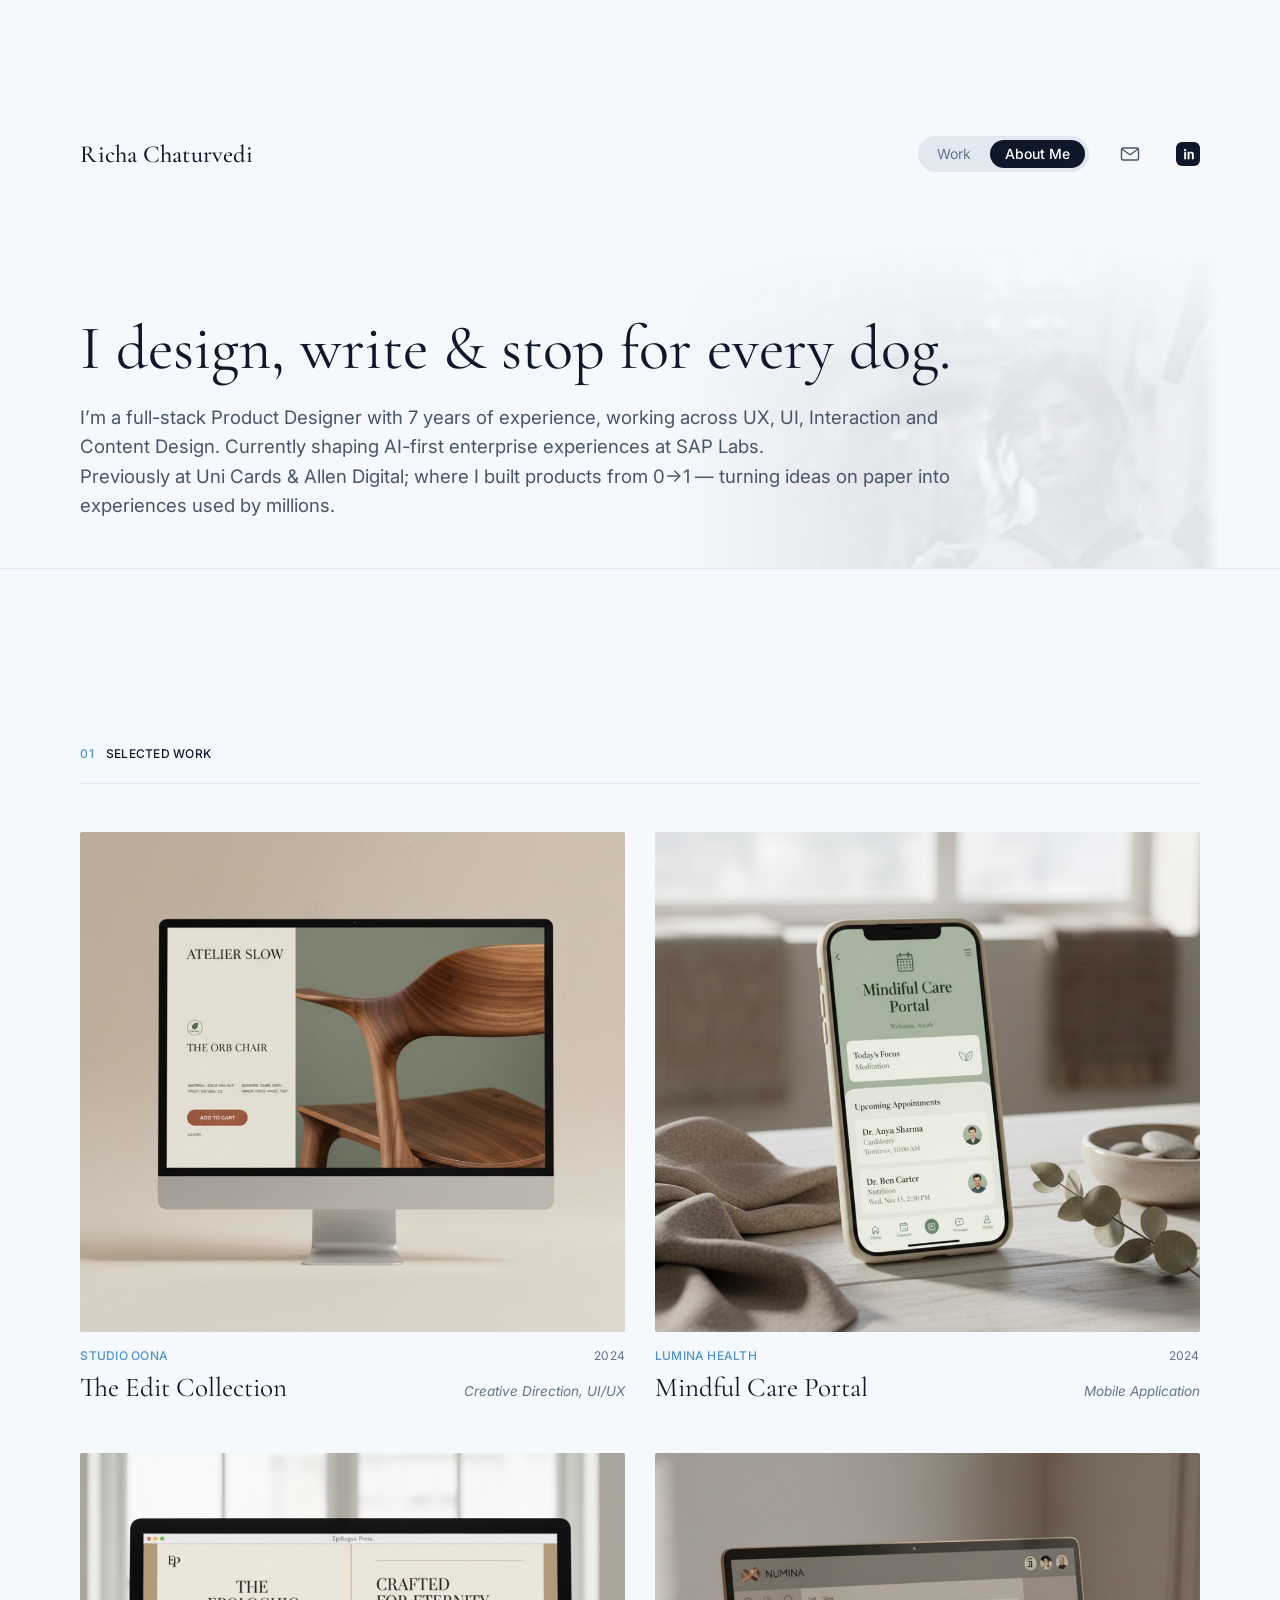
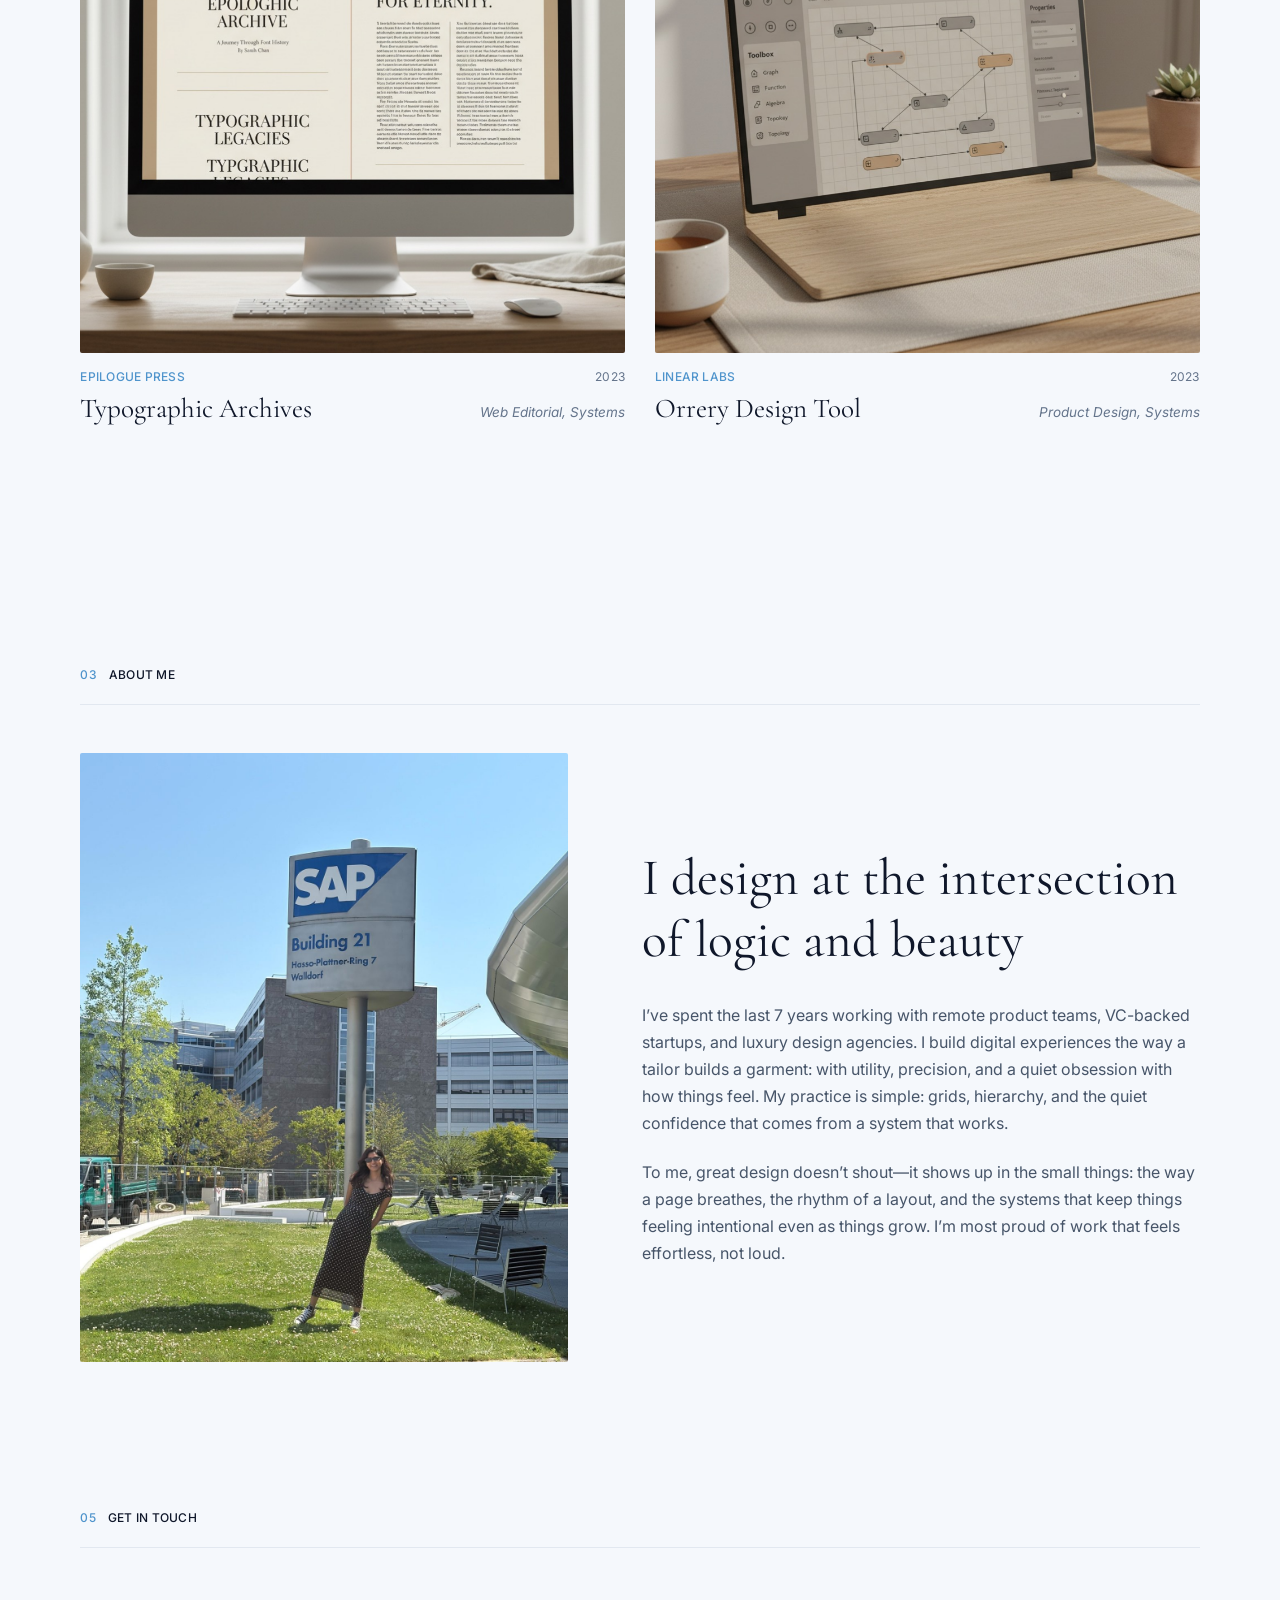
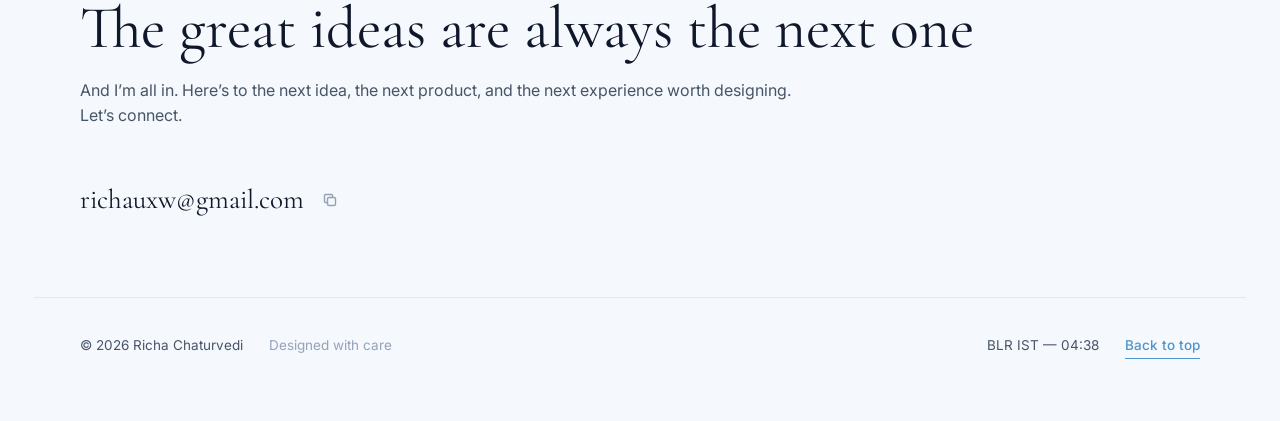
==== index.html @ c13f8059 "Update hero backdrop photo and trim header icons Match the revised design:  - Rebuild assets/hero/ri" ====
<!doctype html>
<html lang="en" class="no-js">
  <head>
    <meta charset="utf-8" />
    <meta name="viewport" content="width=device-width, initial-scale=1" />
    <title>Richa Chaturvedi — Product Designer</title>
    <meta
      name="description"
      content="Richa Chaturvedi is a full-stack Product Designer with 7 years of experience across UX, UI, Interaction and Content Design, currently shaping AI-first enterprise experiences at SAP Labs."
    />
    <meta name="theme-color" content="#f5f8fc" />

    <!-- Social preview -->
    <meta property="og:type" content="website" />
    <meta property="og:title" content="Richa Chaturvedi — Product Designer" />
    <meta
      property="og:description"
      content="I design, write & stop for every dog."
    />
    <meta property="og:image" content="assets/about/richa-sap.jpg" />
    <meta name="twitter:card" content="summary_large_image" />

    <link rel="icon" href="assets/favicon.svg" type="image/svg+xml" />

    <!-- Fonts -->
    <link rel="preconnect" href="https://fonts.googleapis.com" />
    <link rel="preconnect" href="https://fonts.gstatic.com" crossorigin />
    <link
      rel="stylesheet"
      href="https://fonts.googleapis.com/css2?family=Cormorant+Garamond:ital,wght@0,300;0,400;0,500;0,600;1,400&family=Inter:ital,wght@0,400;0,500;0,600;1,400&display=swap"
    />

    <link rel="stylesheet" href="css/tokens.css" />
    <link rel="stylesheet" href="css/styles.css" />
  </head>

  <body>
    <a class="skip-link" href="#main">Skip to content</a>

    <!-- ============================================================
         HEADER
         Brand on the left; segmented pill nav plus icon links right.
         ============================================================ -->
    <header class="site-header" id="top">
      <div class="container site-header__inner">
        <a class="brand" href="#top" aria-label="Richa Chaturvedi — home">
          Richa Chaturvedi
        </a>

        <div class="site-header__actions">
          <nav class="site-nav" aria-label="Primary">
            <ul>
              <li><a href="#work" aria-current="true">Work</a></li>
              <li><a href="#about">About Me</a></li>
            </ul>
          </nav>

          <ul class="icon-links">
            <li>
              <a class="icon-link" href="mailto:richauxw@gmail.com" aria-label="Email Richa">
                <svg viewBox="0 0 20 20" fill="none" aria-hidden="true">
                  <rect
                    x="1.5"
                    y="4"
                    width="17"
                    height="12"
                    rx="1.5"
                    stroke="currentColor"
                    stroke-width="1.4"
                  />
                  <path
                    d="m2.25 5.25 7.75 5.5 7.75-5.5"
                    stroke="currentColor"
                    stroke-width="1.4"
                    stroke-linecap="round"
                    stroke-linejoin="round"
                  />
                </svg>
              </a>
            </li>
            <li>
              <a
                class="icon-link icon-link--filled"
                href="https://www.linkedin.com/"
                target="_blank"
                rel="noopener noreferrer"
                aria-label="LinkedIn (opens in a new tab)"
              >
                <svg viewBox="0 0 20 20" fill="currentColor" aria-hidden="true">
                  <path
                    d="M6.2 7.8h1.9v7.4H6.2V7.8Zm.95-3a1.1 1.1 0 1 1 0 2.2 1.1 1.1 0 0 1 0-2.2ZM9.6 7.8h1.82v1.01h.03c.34-.6 1.07-1.13 2.05-1.13 1.72 0 2.3 1.06 2.3 2.79v4.73h-1.9v-4.2c0-1-.19-1.72-1.13-1.72-.88 0-1.27.6-1.27 1.72v4.2H9.6V7.8Z"
                  />
                </svg>
              </a>
            </li>
          </ul>
        </div>
      </div>
    </header>

    <main id="main">
      <!-- ============================================================
           HERO
           Headline, intro, and a barely-there portrait behind the type.
           ============================================================ -->
      <section class="hero" aria-labelledby="hero-title">
        <img
          class="hero__backdrop"
          src="assets/hero/richa-portrait.jpg"
          alt=""
          aria-hidden="true"
          width="1240"
          height="724"
          loading="eager"
          fetchpriority="high"
        />

        <div class="container hero__inner">
          <h1 class="hero__title" id="hero-title" data-reveal>
            I design, write &amp; stop for every dog.
          </h1>

          <p class="hero__intro" data-reveal style="--reveal-delay: 80ms">
            I’m a full-stack Product Designer with 7 years of experience, working across UX, UI,
            Interaction and Content Design. Currently shaping AI-first enterprise experiences at
            SAP Labs.<br />
            Previously at Uni Cards &amp; Allen Digital; where I built products from 0→1 — turning
            ideas on paper into experiences used by millions.
          </p>
        </div>
      </section>

      <!-- ============================================================
           01 — SELECTED WORK
           Each card: image, client (accent), year, title, tags.
           ============================================================ -->
      <section class="section container" id="work" aria-labelledby="work-title">
        <header class="section__head">
          <span class="label section__index" aria-hidden="true">01</span>
          <h2 class="label" id="work-title">Selected Work</h2>
        </header>

        <ul class="work-grid" data-reveal-group>
          <li data-reveal>
            <a class="work-card" href="#" aria-label="The Edit Collection for Studio Oona, 2024">
              <figure class="work-card__media">
                <img
                  src="assets/work/the-edit-collection.jpg"
                  alt="Desktop e-commerce page for Atelier Slow showing the Orb Chair"
                  width="1152"
                  height="896"
                  loading="lazy"
                  decoding="async"
                />
              </figure>
              <div class="work-card__meta">
                <span class="label label--accent">Studio Oona</span>
                <span class="work-card__year">2024</span>
              </div>
              <div class="work-card__row">
                <h3 class="work-card__title">
                  The Edit Collection
                  <svg viewBox="0 0 16 16" fill="none" aria-hidden="true">
                    <path
                      d="M4 12 12 4M6 4h6v6"
                      stroke="currentColor"
                      stroke-width="1.5"
                      stroke-linecap="round"
                      stroke-linejoin="round"
                    />
                  </svg>
                </h3>
                <p class="work-card__tags">Creative Direction, UI/UX</p>
              </div>
            </a>
          </li>

          <li data-reveal>
            <a class="work-card" href="#" aria-label="Mindful Care Portal for Lumina Health, 2024">
              <figure class="work-card__media">
                <img
                  src="assets/work/mindful-care-portal.jpg"
                  alt="Mobile healthcare app showing today's focus and upcoming appointments"
                  width="1152"
                  height="896"
                  loading="lazy"
                  decoding="async"
                />
              </figure>
              <div class="work-card__meta">
                <span class="label label--accent">Lumina Health</span>
                <span class="work-card__year">2024</span>
              </div>
              <div class="work-card__row">
                <h3 class="work-card__title">
                  Mindful Care Portal
                  <svg viewBox="0 0 16 16" fill="none" aria-hidden="true">
                    <path
                      d="M4 12 12 4M6 4h6v6"
                      stroke="currentColor"
                      stroke-width="1.5"
                      stroke-linecap="round"
                      stroke-linejoin="round"
                    />
                  </svg>
                </h3>
                <p class="work-card__tags">Mobile Application</p>
              </div>
            </a>
          </li>

          <li data-reveal>
            <a class="work-card" href="#" aria-label="Typographic Archives for Epilogue Press, 2023">
              <figure class="work-card__media">
                <img
                  src="assets/work/typographic-archives.jpg"
                  alt="Editorial website spread with large serif headlines on a desktop monitor"
                  width="1152"
                  height="896"
                  loading="lazy"
                  decoding="async"
                />
              </figure>
              <div class="work-card__meta">
                <span class="label label--accent">Epilogue Press</span>
                <span class="work-card__year">2023</span>
              </div>
              <div class="work-card__row">
                <h3 class="work-card__title">
                  Typographic Archives
                  <svg viewBox="0 0 16 16" fill="none" aria-hidden="true">
                    <path
                      d="M4 12 12 4M6 4h6v6"
                      stroke="currentColor"
                      stroke-width="1.5"
                      stroke-linecap="round"
                      stroke-linejoin="round"
                    />
                  </svg>
                </h3>
                <p class="work-card__tags">Web Editorial, Systems</p>
              </div>
            </a>
          </li>

          <li data-reveal>
            <a class="work-card" href="#" aria-label="Orrery Design Tool for Linear Labs, 2023">
              <figure class="work-card__media">
                <img
                  src="assets/work/orrery-design-tool.jpg"
                  alt="Node-based design tool interface on a laptop, with a flow diagram on a grid"
                  width="1152"
                  height="896"
                  loading="lazy"
                  decoding="async"
                />
              </figure>
              <div class="work-card__meta">
                <span class="label label--accent">Linear Labs</span>
                <span class="work-card__year">2023</span>
              </div>
              <div class="work-card__row">
                <h3 class="work-card__title">
                  Orrery Design Tool
                  <svg viewBox="0 0 16 16" fill="none" aria-hidden="true">
                    <path
                      d="M4 12 12 4M6 4h6v6"
                      stroke="currentColor"
                      stroke-width="1.5"
                      stroke-linecap="round"
                      stroke-linejoin="round"
                    />
                  </svg>
                </h3>
                <p class="work-card__tags">Product Design, Systems</p>
              </div>
            </a>
          </li>
        </ul>
      </section>

      <!-- ============================================================
           03 — ABOUT ME
           ============================================================ -->
      <section class="section container" id="about" aria-labelledby="about-title">
        <header class="section__head">
          <span class="label section__index" aria-hidden="true">03</span>
          <h2 class="label" id="about-title">About Me</h2>
        </header>

        <div class="about">
          <figure class="about__media" data-reveal>
            <img
              src="assets/about/richa-sap.jpg"
              alt="Richa Chaturvedi on the SAP Labs campus, beside the Building 21 sign in Walldorf"
              width="1200"
              height="1500"
              loading="lazy"
              decoding="async"
            />
          </figure>

          <div class="about__body" data-reveal style="--reveal-delay: 120ms">
            <h3 class="about__title">I design at the intersection of logic and beauty</h3>

            <div class="about__copy">
              <p>
                I’ve spent the last 7 years working with remote product teams, VC-backed startups,
                and luxury design agencies. I build digital experiences the way a tailor builds a
                garment: with utility, precision, and a quiet obsession with how things feel. My
                practice is simple: grids, hierarchy, and the quiet confidence that comes from a
                system that works.
              </p>
              <p>
                To me, great design doesn’t shout—it shows up in the small things: the way a page
                breathes, the rhythm of a layout, and the systems that keep things feeling
                intentional even as things grow. I’m most proud of work that feels effortless, not
                loud.
              </p>
            </div>
          </div>
        </div>
      </section>

      <!-- ============================================================
           05 — GET IN TOUCH
           ============================================================ -->
      <section class="section container" id="contact" aria-labelledby="contact-title">
        <header class="section__head">
          <span class="label section__index" aria-hidden="true">05</span>
          <h2 class="label" id="contact-title">Get in touch</h2>
        </header>

        <div class="contact" data-reveal>
          <p class="contact__title">The great ideas are always the next one</p>
          <p class="contact__copy">
            And I’m all in. Here’s to the next idea, the next product, and the next experience
            worth designing.<br />
            Let’s connect.
          </p>

          <p class="email">
            <a href="mailto:richauxw@gmail.com">richauxw@gmail.com</a>
            <button
              class="copy-button"
              type="button"
              data-copy="richauxw@gmail.com"
              aria-label="Copy email address"
            >
              <svg class="copy-button__icon--copy" viewBox="0 0 16 16" fill="none" aria-hidden="true">
                <rect x="5.5" y="5.5" width="8" height="8" rx="1.5" stroke="currentColor" stroke-width="1.4" />
                <path
                  d="M10.5 5.5v-2a1 1 0 0 0-1-1h-6a1 1 0 0 0-1 1v6a1 1 0 0 0 1 1h2"
                  stroke="currentColor"
                  stroke-width="1.4"
                />
              </svg>
              <svg class="copy-button__icon--done" viewBox="0 0 16 16" fill="none" aria-hidden="true">
                <path
                  d="m3 8.5 3 3 7-7"
                  stroke="currentColor"
                  stroke-width="1.6"
                  stroke-linecap="round"
                  stroke-linejoin="round"
                />
              </svg>
            </button>
          </p>
        </div>
      </section>
    </main>

    <!-- ============================================================
         FOOTER
         ============================================================ -->
    <footer class="site-footer">
      <div class="container site-footer__inner">
        <div class="site-footer__left">
          <span>© <span data-year>2025</span> Richa Chaturvedi</span>
          <span class="site-footer__note">Designed with care</span>
        </div>
        <div class="site-footer__right">
          <span>BLR IST — <time data-clock="Asia/Kolkata">--:--</time></span>
          <a class="link-underline" href="#top" data-back-to-top>Back to top</a>
        </div>
      </div>
    </footer>

    <div class="toast" role="status" aria-live="polite"></div>

    <script src="js/main.js" defer></script>
  </body>
</html>
---- css/tokens.css ----
/* ------------------------------------------------------------------
   Design tokens
   Single source of truth for colour, type, spacing and motion.
   Change values here; components in styles.css only reference tokens.
   ------------------------------------------------------------------ */

:root {
  /* Colour — cool slate palette from the Figma file */
  --color-bg: #f5f8fc;
  --color-bg-elevated: #ffffff;
  --color-ink: #0f172a;
  --color-ink-soft: #475569;
  --color-ink-muted: #64748b;
  --color-ink-faint: #94a3b8;
  --color-hairline: #e2e8f0;
  --color-surface: #e2e8f0;
  --color-accent: #4f94cc;
  --color-accent-hover: #3b7cb0;
  --color-accent-soft: #dfeaf6;
  --color-image-frame: #e8edf4;

  /* Type */
  --font-serif: "Cormorant Garamond", "Cormorant", Georgia, "Times New Roman", serif;
  --font-sans: "Inter", system-ui, -apple-system, "Segoe UI", Roboto, Helvetica, Arial, sans-serif;

  /* Fluid type scale (min → max between 390px and 1440px viewports) */
  --text-display: clamp(2.375rem, 1.66rem + 2.8vw, 4.1875rem);     /* hero — 67px */
  --text-h2-lead: clamp(2.25rem, 1.6rem + 2.67vw, 4rem);           /* contact — 64px */
  --text-h2: clamp(2rem, 1.44rem + 2.22vw, 3.5rem);                /* about — 56px */
  --text-card-title: clamp(1.375rem, 1.24rem + 0.57vw, 1.75rem);   /* work card — 28px */
  --text-email: clamp(1.375rem, 1.24rem + 0.57vw, 1.75rem);        /* email — 28px */
  --text-body-lg: clamp(1rem, 0.93rem + 0.29vw, 1.21875rem);       /* hero intro — 19.5px */
  --text-body: 1rem;
  --text-small: 0.84375rem;                                         /* 13.5px */
  --text-label: 0.75rem;                                            /* eyebrows, meta */

  --leading-tight: 1.06;
  --leading-snug: 1.2;
  --leading-body: 1.69;
  --leading-intro: 1.58;

  --tracking-label: 0.02em;
  --tracking-display: normal;

  /* Spacing — 4px base */
  --space-1: 0.25rem;
  --space-2: 0.5rem;
  --space-3: 0.75rem;
  --space-4: 1rem;
  --space-5: 1.5rem;
  --space-6: 2rem;
  --space-7: 3rem;
  --space-8: 4rem;
  --space-9: 6rem;
  --space-10: 8rem;

  /* Rhythm measured off the 1440px design frame */
  --section-gap: clamp(4.5rem, 2rem + 11.3vw, 12.1875rem);  /* 195px — hero → work */
  --section-gap-wide: clamp(5.5rem, 3rem + 15.14vw, 16.625rem); /* 266px — work → about */
  --section-gap-tight: clamp(4rem, 2rem + 9.1vw, 10.1875rem);   /* 163px — about → contact */
  --header-top: clamp(2.5rem, 0.5rem + 9.82vw, 9.34rem);    /* 149px above the nav row */
  --grid-gap: clamp(1.25rem, 0.6rem + 1.56vw, 2rem);        /* 32px work grid columns */
  --about-gap: clamp(2rem, 0.5rem + 5.15vw, 5.125rem);      /* 82px about columns */
  --gutter: clamp(1.25rem, 0.5rem + 3vw, 3rem);
  --content-max: 1212px; /* 1116px of content + the 48px gutters either side */

  /* Shape */
  --radius-sm: 2px;
  --radius-md: 4px;
  --radius-pill: 999px;

  /* Motion */
  --ease-out: cubic-bezier(0.22, 1, 0.36, 1);
  --duration-fast: 160ms;
  --duration-base: 320ms;
  --duration-slow: 720ms;

  /* Layers */
  --z-header: 50;
  --z-toast: 100;
}
---- css/styles.css ----
/* ------------------------------------------------------------------
   Portfolio styles
   Layout, components and states. Tokens live in tokens.css.
   ------------------------------------------------------------------ */

/* ---------- Reset (minimal, opinionated) ---------- */
*,
*::before,
*::after {
  box-sizing: border-box;
}

html {
  -webkit-text-size-adjust: 100%;
  scroll-behavior: smooth;
}

body {
  margin: 0;
  min-height: 100dvh;
  background: var(--color-bg);
  color: var(--color-ink);
  font-family: var(--font-sans);
  font-size: var(--text-body);
  line-height: var(--leading-body);
  -webkit-font-smoothing: antialiased;
  text-rendering: optimizeLegibility;
}

h1, h2, h3, h4, p, figure {
  margin: 0;
}

img {
  display: block;
  max-width: 100%;
  height: auto;
}

a {
  color: inherit;
  text-decoration: none;
}

button {
  font: inherit;
  color: inherit;
  background: none;
  border: 0;
  padding: 0;
  cursor: pointer;
}

ul {
  list-style: none;
  margin: 0;
  padding: 0;
}

:focus-visible {
  outline: 2px solid var(--color-accent);
  outline-offset: 3px;
  border-radius: var(--radius-sm);
}

::selection {
  background: var(--color-accent-soft);
  color: var(--color-ink);
}

/* ---------- Utilities ---------- */
.visually-hidden {
  position: absolute !important;
  width: 1px;
  height: 1px;
  padding: 0;
  margin: -1px;
  overflow: hidden;
  clip: rect(0 0 0 0);
  white-space: nowrap;
  border: 0;
}

.skip-link {
  position: absolute;
  top: var(--space-3);
  left: var(--space-3);
  z-index: var(--z-toast);
  padding: var(--space-2) var(--space-4);
  background: var(--color-ink);
  color: #fff;
  font-size: var(--text-small);
  border-radius: var(--radius-sm);
  transform: translateY(-200%);
  transition: transform var(--duration-fast) var(--ease-out);
}

.skip-link:focus {
  transform: translateY(0);
}

.container {
  width: 100%;
  max-width: var(--content-max);
  margin-inline: auto;
  padding-inline: var(--gutter);
}

/* Eyebrow / label text: small, uppercase, tracked */
.label {
  font-family: var(--font-sans);
  font-size: var(--text-label);
  font-weight: 500;
  letter-spacing: var(--tracking-label);
  text-transform: uppercase;
  line-height: 1.4;
}

.label--muted {
  color: var(--color-ink-muted);
}

.label--accent {
  color: var(--color-accent);
}

/* Understated underline link */
.link-underline {
  position: relative;
  font-weight: 500;
}

.link-underline::after {
  content: "";
  position: absolute;
  left: 0;
  right: 0;
  bottom: -2px;
  height: 1px;
  background: currentColor;
  transition: opacity var(--duration-base) var(--ease-out);
}

.link-underline:hover::after,
.link-underline:focus-visible::after {
  opacity: 0.4;
}

/* ---------- Header ---------- */
.site-header {
  padding-top: var(--header-top);
}

.site-header__inner {
  display: flex;
  align-items: center;
  justify-content: space-between;
  gap: var(--space-5);
}

.brand {
  white-space: nowrap;
  font-family: var(--font-serif);
  font-size: 1.53125rem;
  font-weight: 500;
  letter-spacing: 0.005em;
  color: var(--color-ink);
}

.site-header__actions {
  display: flex;
  align-items: center;
  gap: clamp(var(--space-4), 2.3vw, 2.125rem);
}

/* Segmented pill nav */
.site-nav ul {
  display: flex;
  align-items: center;
  gap: var(--space-1);
  padding: var(--space-1);
  border-radius: var(--radius-pill);
  background: var(--color-surface);
}

.site-nav a {
  display: inline-block;
  padding: 0.3125rem 0.9375rem;
  border-radius: var(--radius-pill);
  font-size: 0.875rem;
  line-height: 1.3;
  white-space: nowrap;
  color: var(--color-ink-muted);
  transition:
    background-color var(--duration-fast) var(--ease-out),
    color var(--duration-fast) var(--ease-out);
}

.site-nav a:hover {
  color: var(--color-ink);
}

.site-nav a[aria-current="true"] {
  background: var(--color-ink);
  color: #fff;
  font-weight: 500;
}

/* Resume / mail / LinkedIn buttons */
.icon-links {
  display: flex;
  align-items: center;
  gap: clamp(var(--space-4), 2.6vw, 2.375rem);
}

.icon-link {
  display: grid;
  place-items: center;
  width: 24px;
  height: 24px;
  border-radius: 6px;
  color: var(--color-ink-soft);
  transition:
    color var(--duration-fast) var(--ease-out),
    background-color var(--duration-fast) var(--ease-out);
}

.icon-link svg {
  width: 20px;
  height: 20px;
}

.icon-link:hover {
  color: var(--color-ink);
}

.icon-link--filled {
  background: var(--color-ink);
  color: #fff;
}

.icon-link--filled:hover {
  background: var(--color-ink-soft);
  color: #fff;
}

@media (max-width: 639px) {
  .site-header__inner {
    flex-direction: column;
    align-items: flex-start;
    gap: var(--space-5);
  }

  .site-header__actions {
    width: 100%;
    justify-content: space-between;
  }
}

/* ---------- Hero ---------- */
.hero {
  position: relative;
  isolation: isolate;
  padding-bottom: var(--space-7);
  border-bottom: 1px solid var(--color-hairline);
}

/* Faded portrait sitting behind the headline, bleeding past the grid.
   The wash and its fade are baked into the asset against --color-bg, so this
   stays a plain image with no mask or blend mode to go wrong. */
.hero__backdrop {
  position: absolute;
  z-index: -1;
  bottom: 0;
  right: min(4.8vw, 4.3125rem);
  width: min(43vw, 38.6875rem);
  height: auto;
  pointer-events: none;
}

.hero__title {
  margin-top: clamp(3rem, 0.5rem + 10.28vw, 9.75rem);
  font-family: var(--font-serif);
  font-weight: 400;
  font-size: var(--text-display);
  line-height: var(--leading-tight);
  letter-spacing: var(--tracking-display);
}

.hero__intro {
  margin-top: 1.375rem;
  max-width: 55rem;
  font-size: var(--text-body-lg);
  line-height: var(--leading-intro);
  color: var(--color-ink-soft);
}

@media (max-width: 639px) {
  .hero__backdrop {
    width: 70vw;
  }
}

/* ---------- Sections ---------- */
.section {
  padding-top: var(--section-gap);
}

#about {
  padding-top: var(--section-gap-wide);
}

#contact {
  padding-top: var(--section-gap-tight);
}

.section__head {
  display: flex;
  align-items: baseline;
  gap: var(--space-3);
  padding-bottom: 1.25rem;
  margin-bottom: 3rem;
  border-bottom: 1px solid var(--color-hairline);
}

.section__head .label {
  color: var(--color-ink);
}

.section__head .section__index {
  color: var(--color-accent);
}

/* ---------- Work grid ---------- */
.work-grid {
  display: grid;
  grid-template-columns: minmax(0, 1fr);
  gap: clamp(2.5rem, 1.5rem + 1.9vw, 3.1875rem) var(--grid-gap);
}

@media (min-width: 720px) {
  .work-grid {
    grid-template-columns: repeat(2, minmax(0, 1fr));
  }
}

.work-card {
  display: block;
  color: inherit;
}

.work-card__media {
  aspect-ratio: 544 / 500;
  overflow: hidden;
  border-radius: var(--radius-sm);
  background: var(--color-image-frame);
}

.work-card__media img {
  width: 100%;
  height: 100%;
  object-fit: cover;
  transition: transform var(--duration-slow) var(--ease-out);
  will-change: transform;
}

.work-card:hover .work-card__media img,
.work-card:focus-visible .work-card__media img {
  transform: scale(1.03);
}

.work-card__meta,
.work-card__row {
  display: flex;
  align-items: baseline;
  justify-content: space-between;
  gap: var(--space-4);
}

.work-card__meta {
  margin-top: 0.875rem;
}

.work-card__year {
  color: var(--color-ink-muted);
  font-size: var(--text-label);
  letter-spacing: 0.02em;
}

.work-card__row {
  margin-top: 0.3125rem;
}

.work-card__title {
  font-family: var(--font-serif);
  font-size: var(--text-card-title);
  font-weight: 400;
  line-height: var(--leading-snug);
  display: inline-flex;
  align-items: center;
  gap: var(--space-2);
}

.work-card__title svg {
  width: 14px;
  height: 14px;
  opacity: 0;
  transform: translate(-4px, 4px);
  transition:
    opacity var(--duration-base) var(--ease-out),
    transform var(--duration-base) var(--ease-out);
}

.work-card:hover .work-card__title svg,
.work-card:focus-visible .work-card__title svg {
  opacity: 1;
  transform: translate(0, 0);
}

.work-card__tags {
  font-size: var(--text-small);
  font-style: italic;
  color: var(--color-ink-muted);
  text-align: right;
}

/* ---------- About ---------- */
.about {
  display: grid;
  grid-template-columns: minmax(0, 1fr);
  gap: var(--space-7);
}

@media (min-width: 900px) {
  .about {
    grid-template-columns: minmax(0, 481fr) minmax(0, 551fr);
    gap: var(--about-gap);
    align-items: center;
  }
}

.about__media {
  aspect-ratio: 4 / 5;
  overflow: hidden;
  border-radius: var(--radius-sm);
  background: var(--color-image-frame);
}

.about__media img {
  width: 100%;
  height: 100%;
  object-fit: cover;
}

.about__title {
  font-family: var(--font-serif);
  font-size: var(--text-h2);
  font-weight: 400;
  line-height: 1.19;
  letter-spacing: var(--tracking-display);
}

.about__copy {
  margin-top: var(--space-6);
  display: grid;
  gap: 1.375rem;
  color: var(--color-ink-soft);
  font-size: var(--text-body);
}

/* ---------- Contact ---------- */
.contact__title {
  font-family: var(--font-serif);
  font-size: var(--text-h2-lead);
  font-weight: 400;
  line-height: 1.1;
  letter-spacing: var(--tracking-display);
}

.contact__copy {
  margin-top: var(--space-4);
  max-width: 46rem;
  line-height: 1.6;
  color: var(--color-ink-soft);
}

.email {
  display: inline-flex;
  align-items: center;
  gap: var(--space-3);
  margin-top: var(--space-7);
  font-family: var(--font-serif);
  font-size: var(--text-email);
  font-weight: 400;
  color: var(--color-ink);
}

.email a {
  transition: color var(--duration-fast) var(--ease-out);
}

.email a:hover {
  color: var(--color-accent);
}

.copy-button {
  display: inline-grid;
  place-items: center;
  width: 28px;
  height: 28px;
  border-radius: var(--radius-sm);
  color: var(--color-ink-faint);
  transition:
    background-color var(--duration-fast) var(--ease-out),
    color var(--duration-fast) var(--ease-out);
}

.copy-button:hover {
  background: var(--color-accent-soft);
  color: var(--color-accent);
}

.copy-button svg {
  width: 16px;
  height: 16px;
}

.copy-button__icon--done {
  display: none;
}

.copy-button.is-copied .copy-button__icon--copy {
  display: none;
}

.copy-button.is-copied .copy-button__icon--done {
  display: block;
}

/* ---------- Footer ---------- */
.site-footer {
  margin-top: clamp(3rem, 1rem + 4.58vw, 5.125rem);
}

.site-footer__inner {
  display: flex;
  flex-wrap: wrap;
  align-items: center;
  justify-content: space-between;
  gap: var(--space-3) var(--space-6);
  padding-block: 2.25rem 4rem;
  border-top: 1px solid var(--color-hairline);
  font-size: var(--text-small);
  color: var(--color-ink-soft);
}

.site-footer__left,
.site-footer__right {
  display: flex;
  flex-wrap: wrap;
  align-items: center;
  gap: clamp(var(--space-4), 2vw, var(--space-6));
}

.site-footer__note {
  color: var(--color-ink-faint);
}

.site-footer .link-underline {
  color: var(--color-accent);
}

.site-footer .link-underline:hover {
  color: var(--color-accent-hover);
}

/* ---------- Toast (copy feedback) ---------- */
.toast {
  position: fixed;
  left: 50%;
  bottom: var(--space-6);
  z-index: var(--z-toast);
  padding: var(--space-3) var(--space-5);
  border-radius: var(--radius-pill);
  background: var(--color-ink);
  color: #fff;
  font-size: var(--text-small);
  transform: translate(-50%, 16px);
  opacity: 0;
  pointer-events: none;
  transition:
    opacity var(--duration-base) var(--ease-out),
    transform var(--duration-base) var(--ease-out);
}

.toast.is-visible {
  opacity: 1;
  transform: translate(-50%, 0);
}

/* ---------- Scroll reveal ---------- */
[data-reveal] {
  opacity: 0;
  transform: translateY(18px);
  transition:
    opacity var(--duration-slow) var(--ease-out),
    transform var(--duration-slow) var(--ease-out);
  transition-delay: var(--reveal-delay, 0ms);
}

[data-reveal].is-visible {
  opacity: 1;
  transform: none;
}

/* Without JS, everything is simply visible */
.no-js [data-reveal] {
  opacity: 1;
  transform: none;
}

/* ---------- Motion preferences ---------- */
@media (prefers-reduced-motion: reduce) {
  html {
    scroll-behavior: auto;
  }

  *,
  *::before,
  *::after {
    transition-duration: 0.01ms !important;
    animation-duration: 0.01ms !important;
  }

  [data-reveal] {
    opacity: 1;
    transform: none;
  }
}

/* ---------- Print ---------- */
@media print {
  .site-header__actions,
  .hero__backdrop,
  .skip-link,
  .toast,
  .copy-button {
    display: none !important;
  }

  body {
    background: #fff;
  }

  a[href^="http"]::after {
    content: " (" attr(href) ")";
    font-size: 0.75em;
    color: var(--color-ink-muted);
  }
}
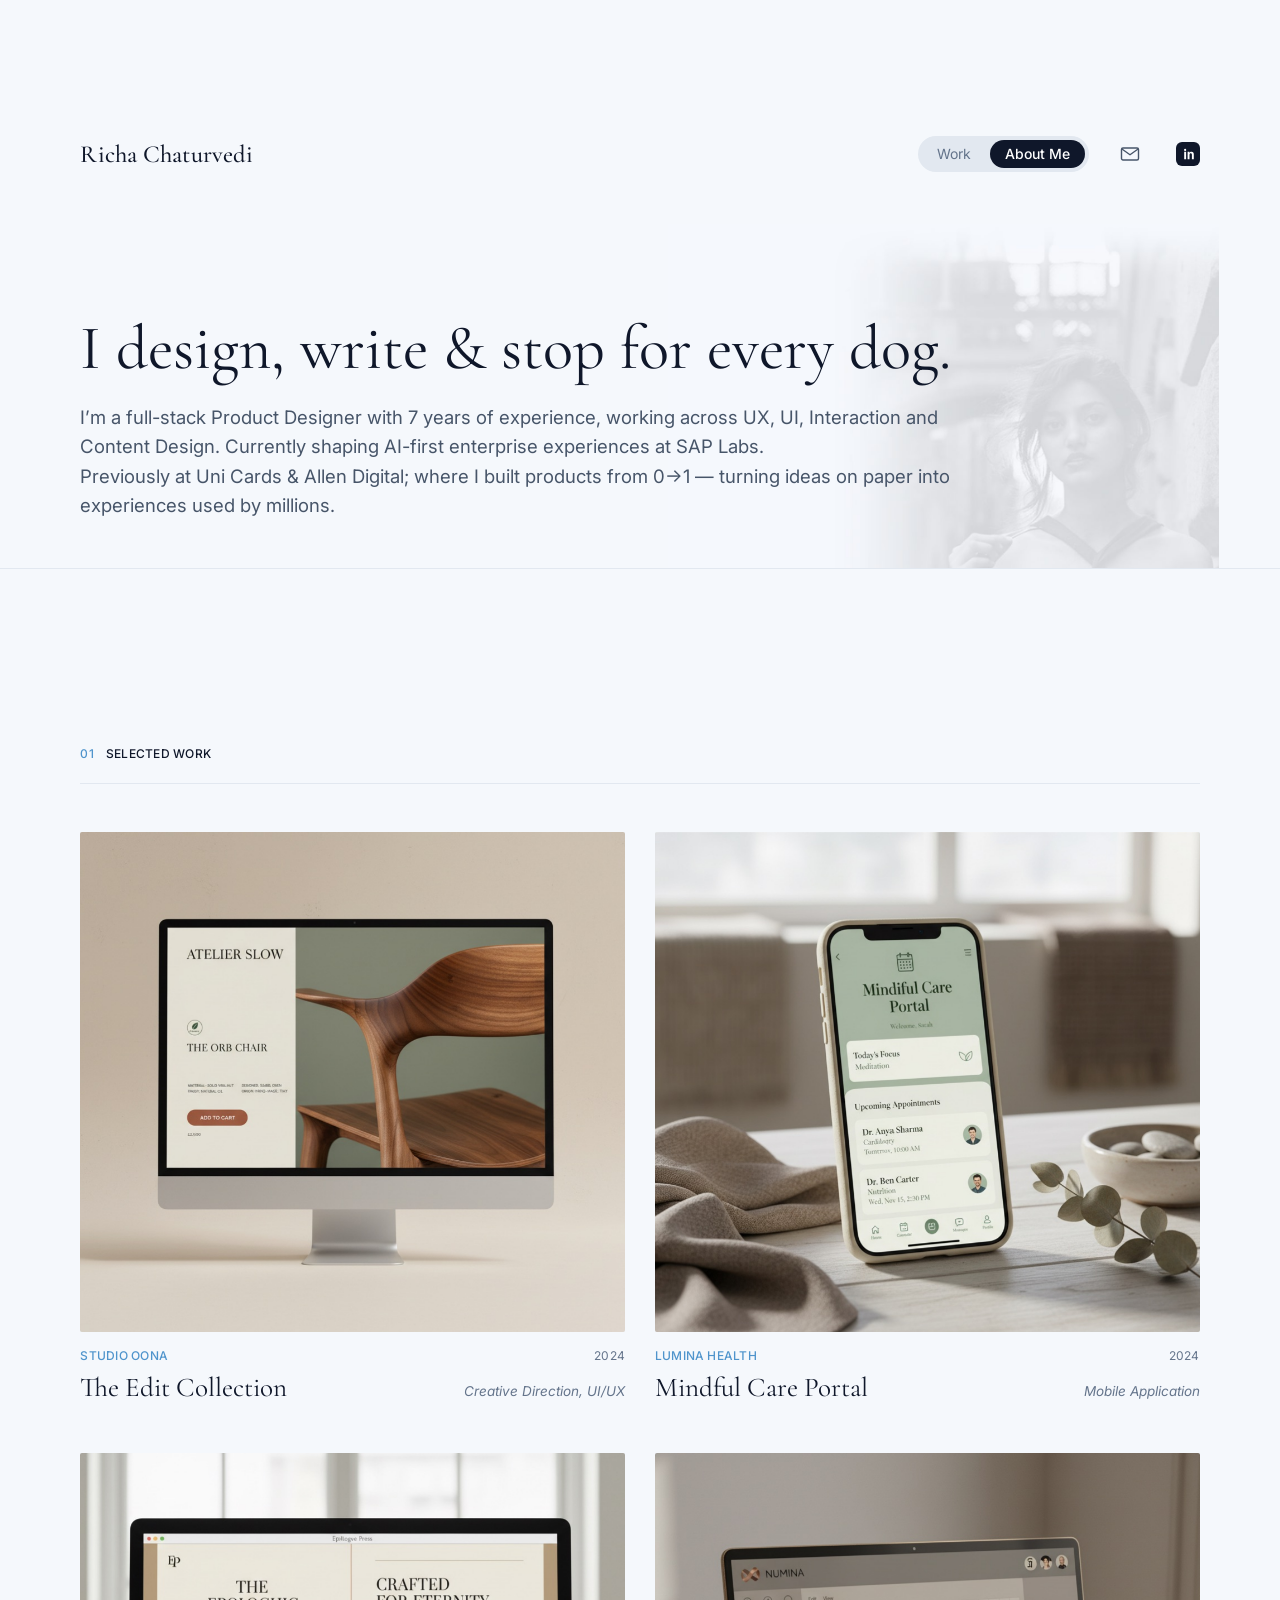
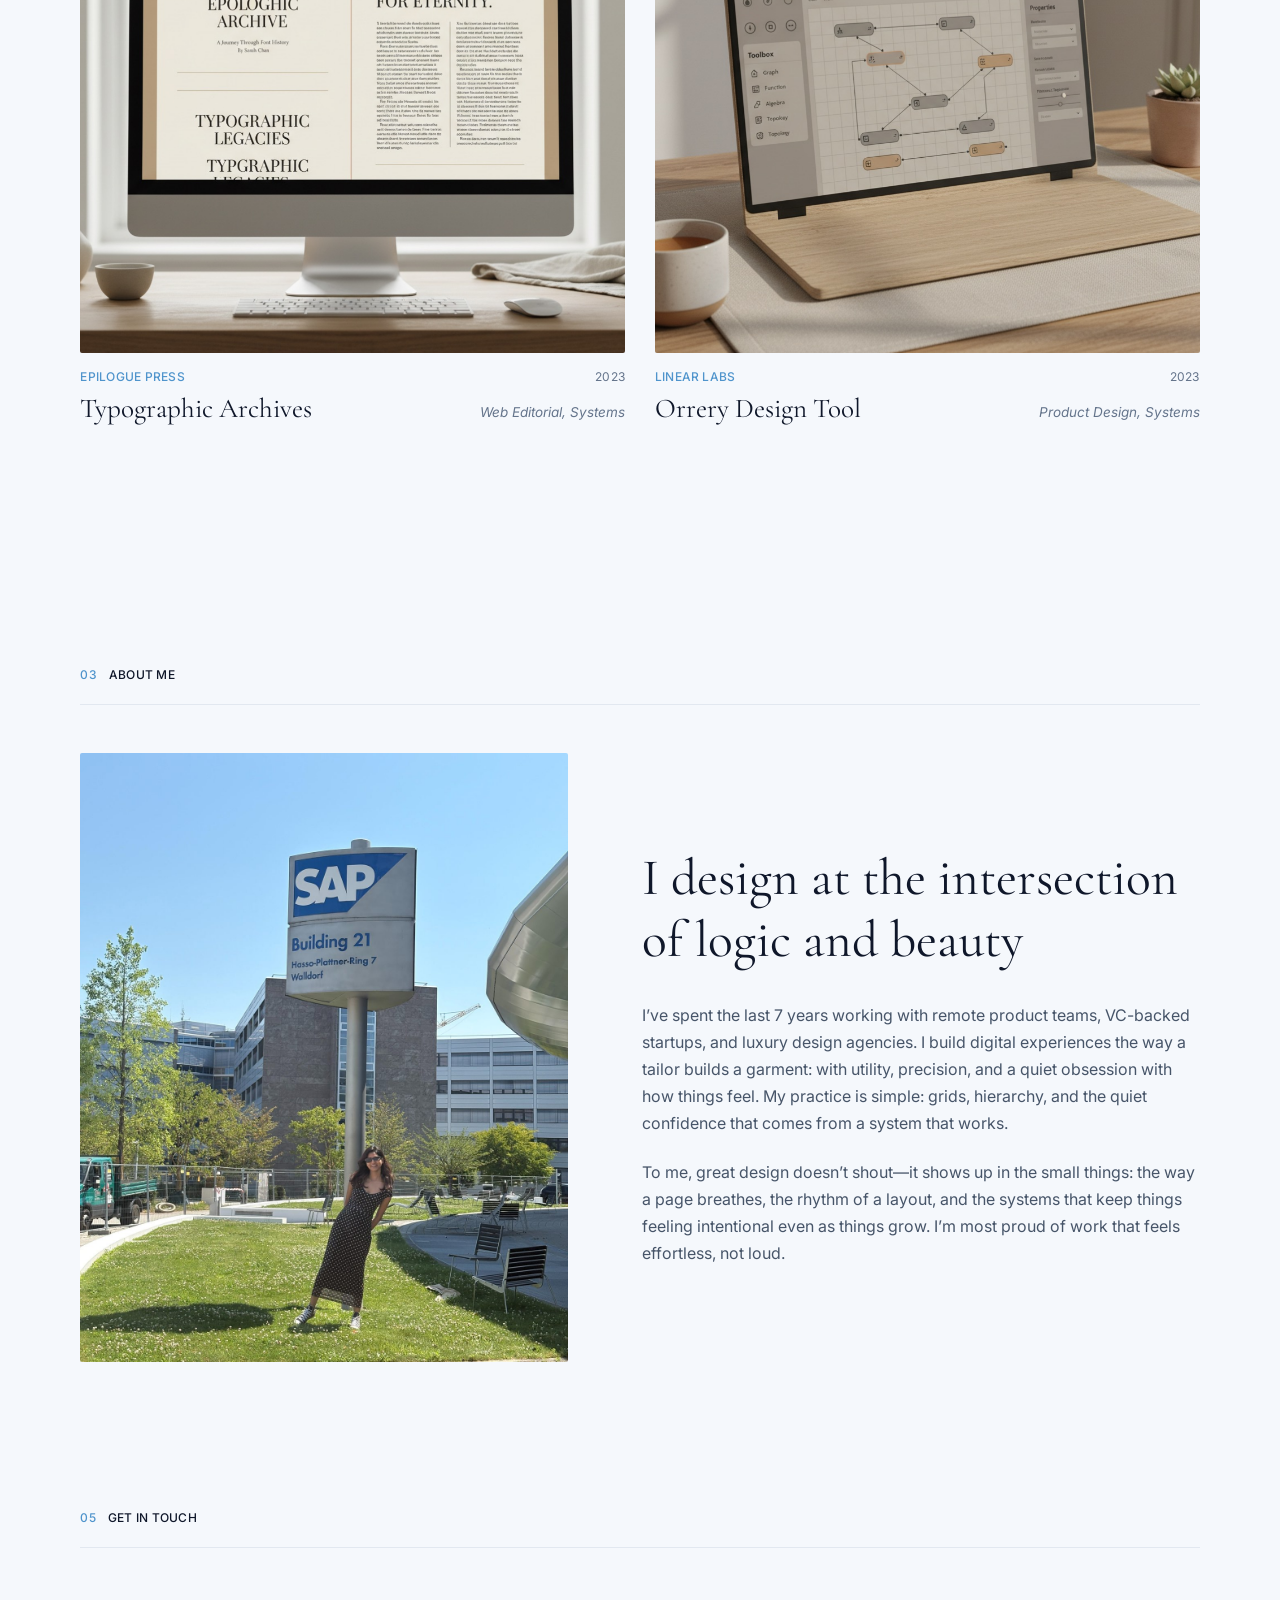
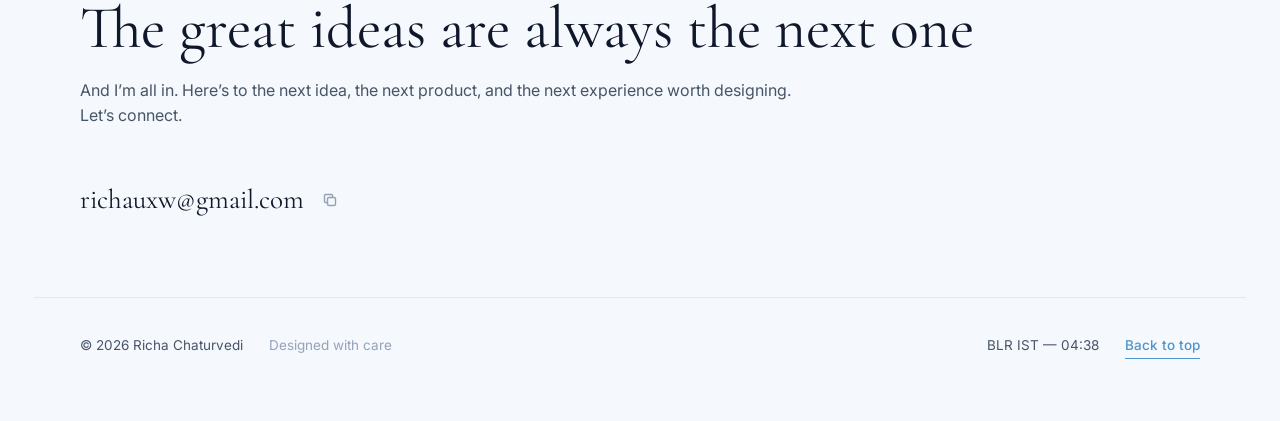
==== commit 9a29fb46: "Replace hero backdrop with the archway portrait from the design The previous backdrop was a differen" ====
--- a/index.html
+++ b/index.html
@@ -110,7 +110,7 @@
           alt=""
           aria-hidden="true"
           width="1240"
-          height="724"
+          height="776"
           loading="eager"
           fetchpriority="high"
         />
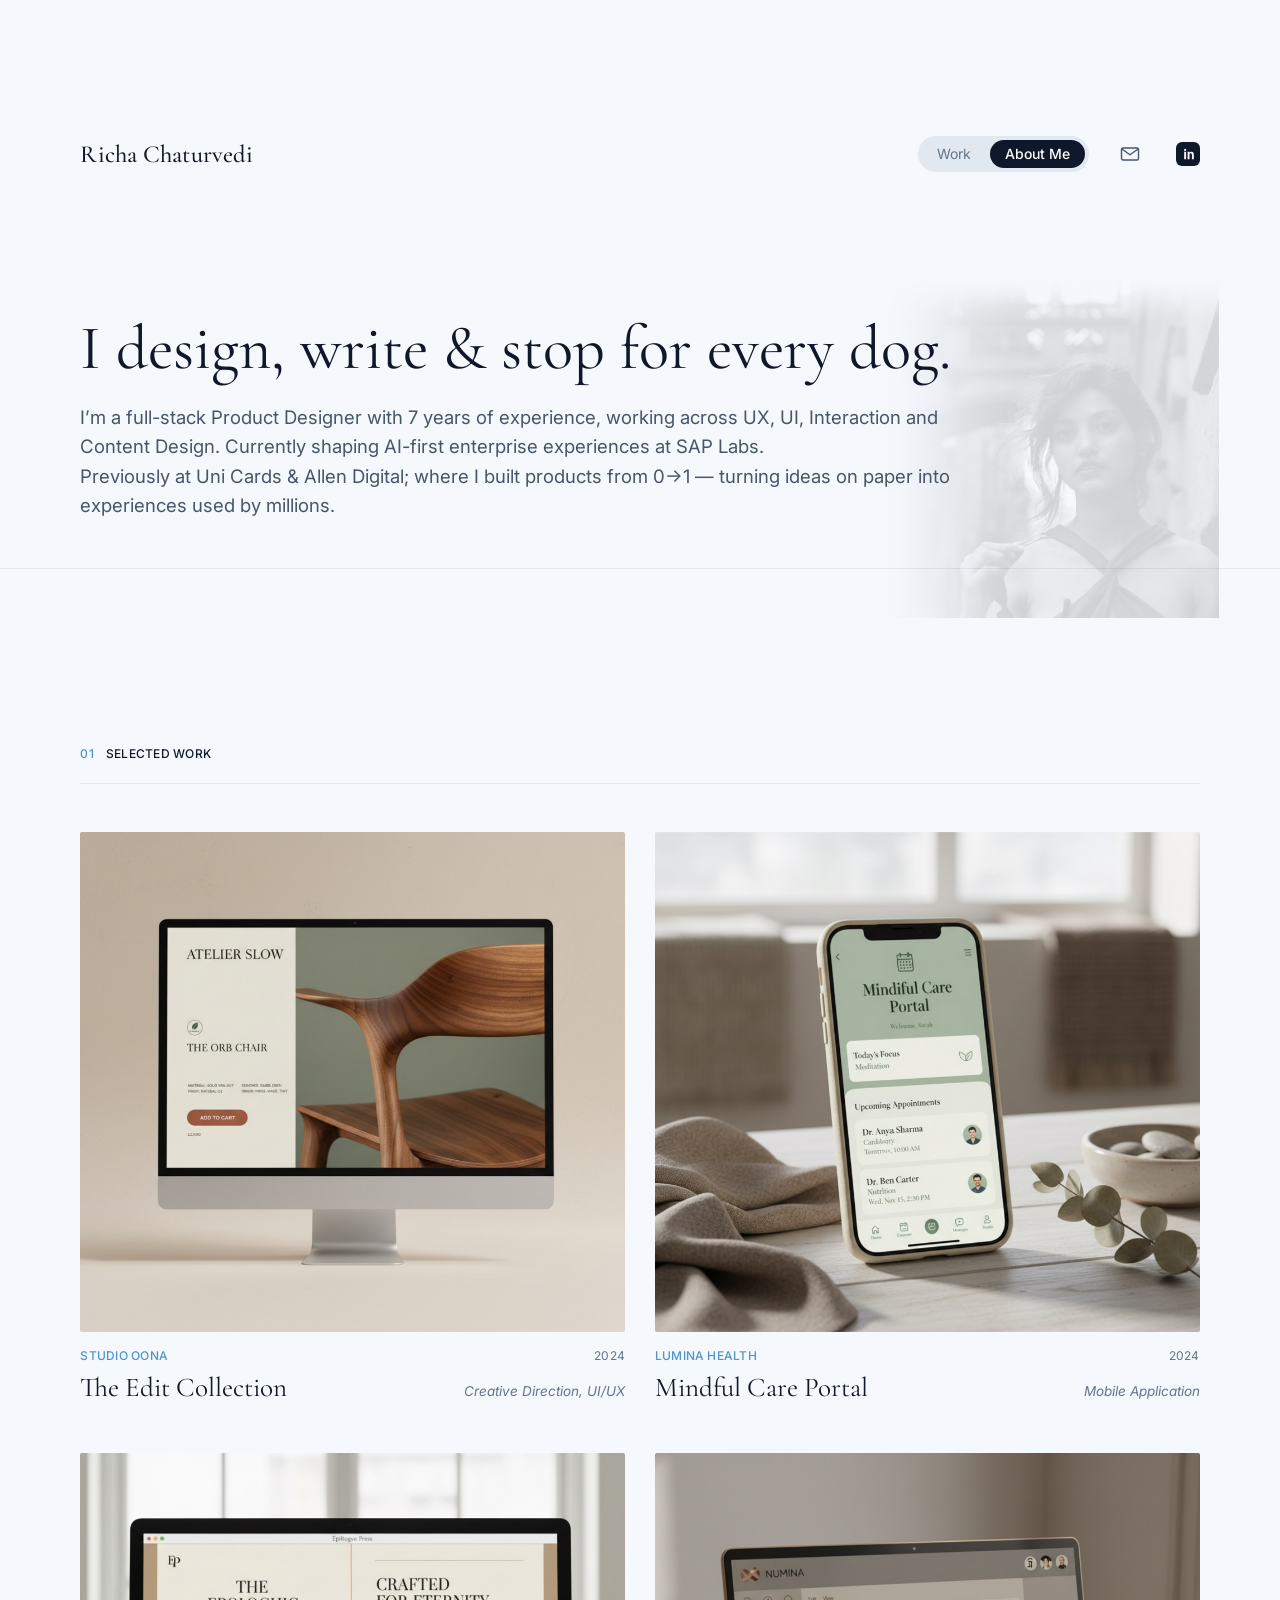
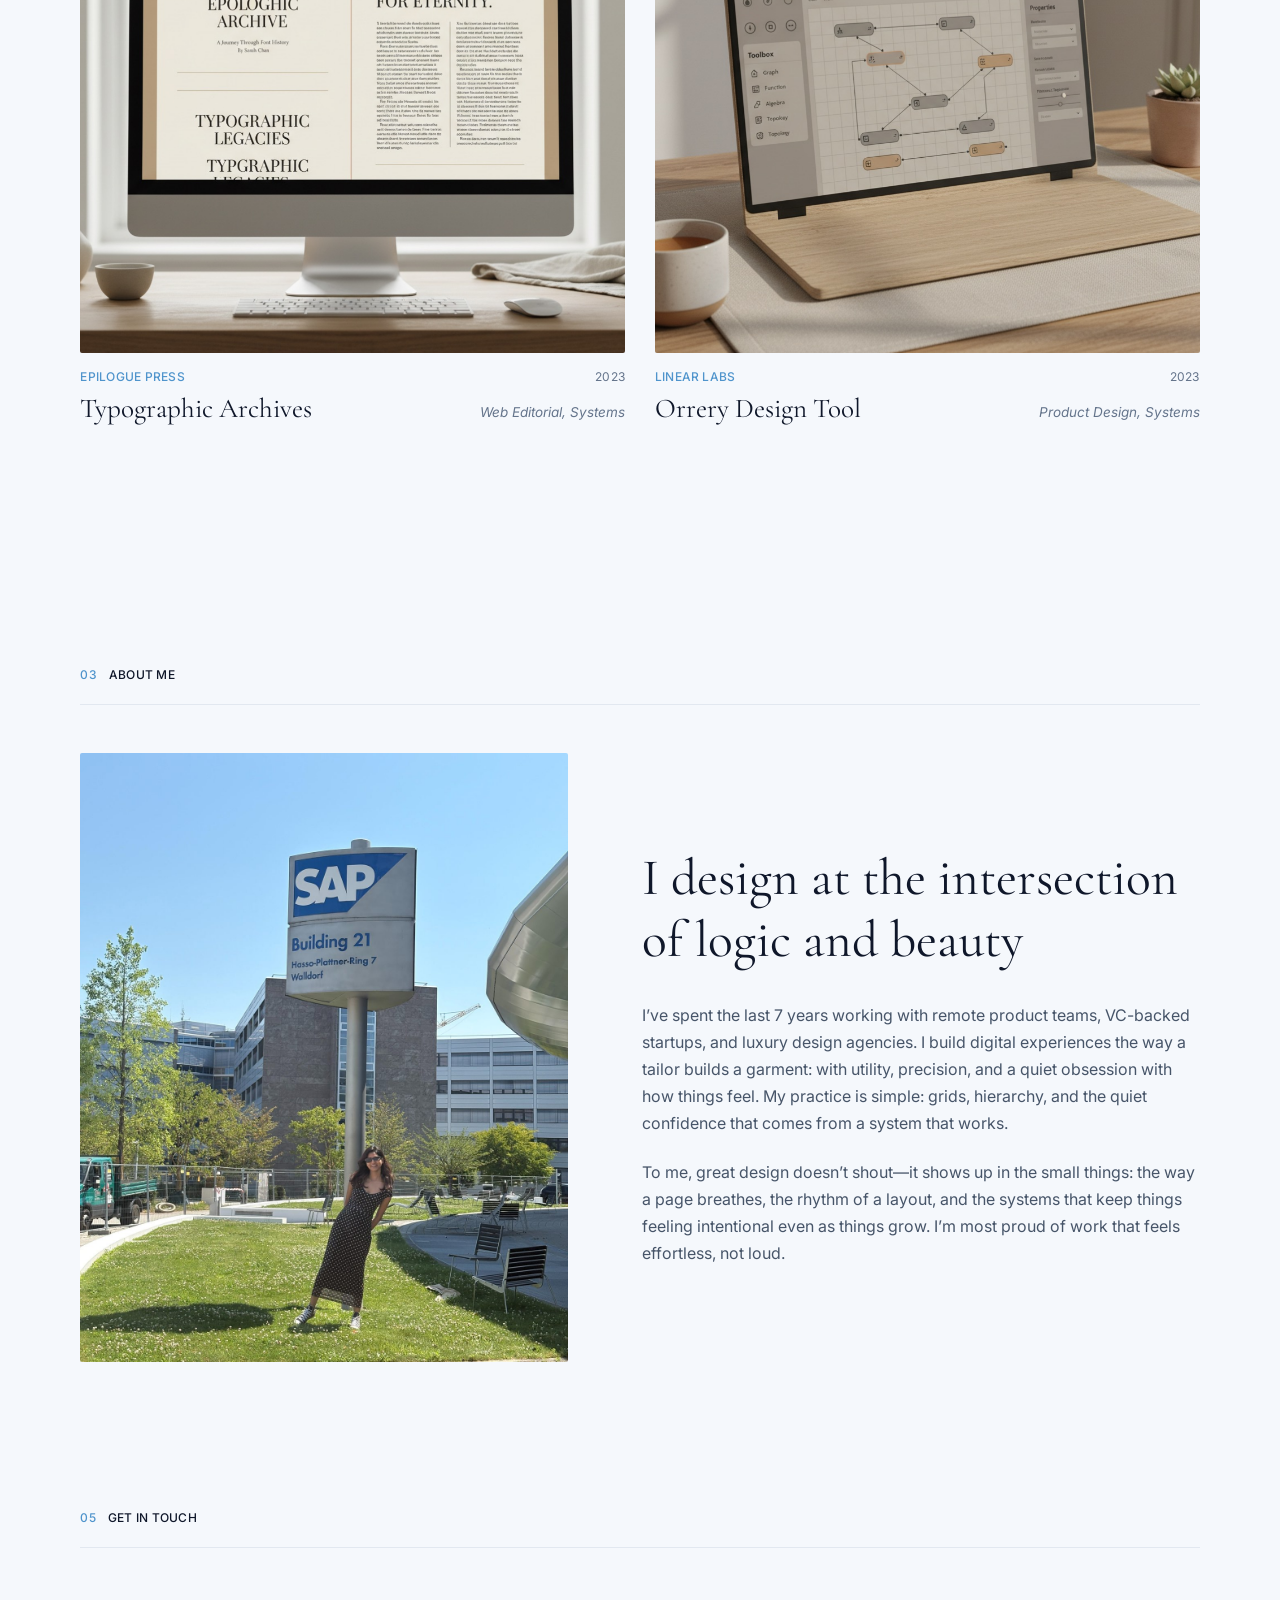
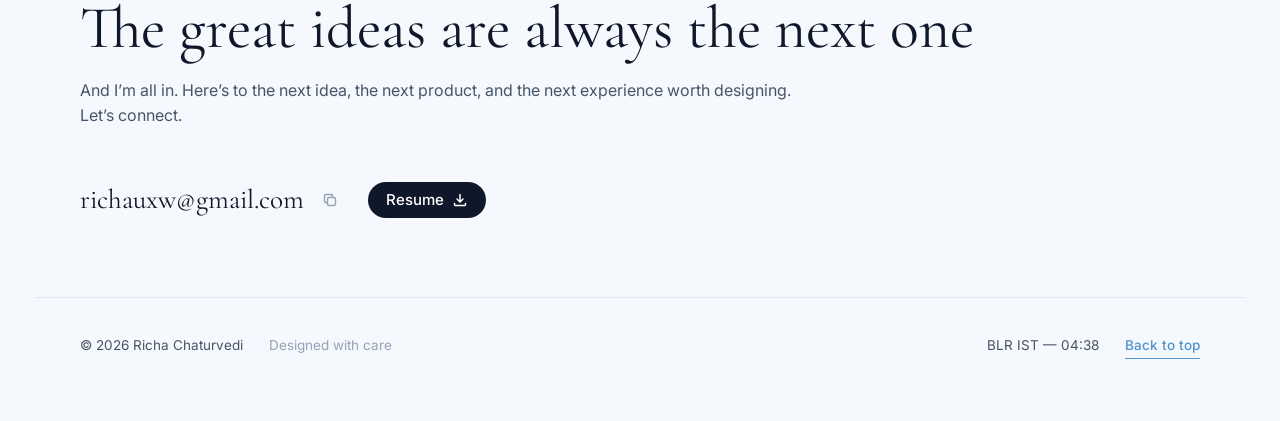
==== commit ad0c07d9: "Add resume button and rebuild hero backdrop to match the design - Hero backdrop is now a transparent" ====
--- a/index.html
+++ b/index.html
@@ -106,7 +106,7 @@
       <section class="hero" aria-labelledby="hero-title">
         <img
           class="hero__backdrop"
-          src="assets/hero/richa-portrait.jpg"
+          src="assets/hero/richa-portrait-bw.webp"
           alt=""
           aria-hidden="true"
           width="1240"
@@ -339,6 +339,7 @@
             Let’s connect.
           </p>
 
+          <div class="contact__actions">
           <p class="email">
             <a href="mailto:richauxw@gmail.com">richauxw@gmail.com</a>
             <button
@@ -366,6 +367,20 @@
               </svg>
             </button>
           </p>
+
+          <a class="button" href="assets/resume.pdf" download>
+            Resume
+            <svg viewBox="0 0 16 16" fill="none" aria-hidden="true">
+              <path
+                d="M8 2.5v7.5m0 0 3-3m-3 3-3-3M2.5 11.5v1a1 1 0 0 0 1 1h9a1 1 0 0 0 1-1v-1"
+                stroke="currentColor"
+                stroke-width="1.5"
+                stroke-linecap="round"
+                stroke-linejoin="round"
+              />
+            </svg>
+          </a>
+          </div>
         </div>
       </section>
     </main>
--- a/css/styles.css
+++ b/css/styles.css
@@ -266,12 +266,12 @@
 }
 
 /* Faded portrait sitting behind the headline, bleeding past the grid.
-   The wash and its fade are baked into the asset against --color-bg, so this
-   stays a plain image with no mask or blend mode to go wrong. */
+   The wash and its fade are baked into the asset's alpha channel, so it can
+   run past the hairline (as in the design) without covering it. */
 .hero__backdrop {
   position: absolute;
   z-index: -1;
-  bottom: 0;
+  bottom: -3.125rem;
   right: min(4.8vw, 4.3125rem);
   width: min(43vw, 38.6875rem);
   height: auto;
@@ -468,6 +468,38 @@
   font-size: var(--text-body);
 }
 
+/* ---------- Buttons ---------- */
+.button {
+  display: inline-flex;
+  align-items: center;
+  gap: var(--space-2);
+  padding: 0.5rem 1.125rem;
+  border-radius: var(--radius-pill);
+  background: var(--color-ink);
+  color: #fff;
+  font-size: 0.9375rem;
+  font-weight: 500;
+  line-height: 1.3;
+  white-space: nowrap;
+  transition:
+    background-color var(--duration-fast) var(--ease-out),
+    transform var(--duration-fast) var(--ease-out);
+}
+
+.button svg {
+  width: 16px;
+  height: 16px;
+}
+
+.button:hover {
+  background: var(--color-ink-soft);
+  color: #fff;
+}
+
+.button:active {
+  transform: translateY(1px);
+}
+
 /* ---------- Contact ---------- */
 .contact__title {
   font-family: var(--font-serif);
@@ -484,11 +516,18 @@
   color: var(--color-ink-soft);
 }
 
+.contact__actions {
+  display: flex;
+  flex-wrap: wrap;
+  align-items: center;
+  gap: var(--space-4) var(--space-5);
+  margin-top: var(--space-7);
+}
+
 .email {
   display: inline-flex;
   align-items: center;
   gap: var(--space-3);
-  margin-top: var(--space-7);
   font-family: var(--font-serif);
   font-size: var(--text-email);
   font-weight: 400;
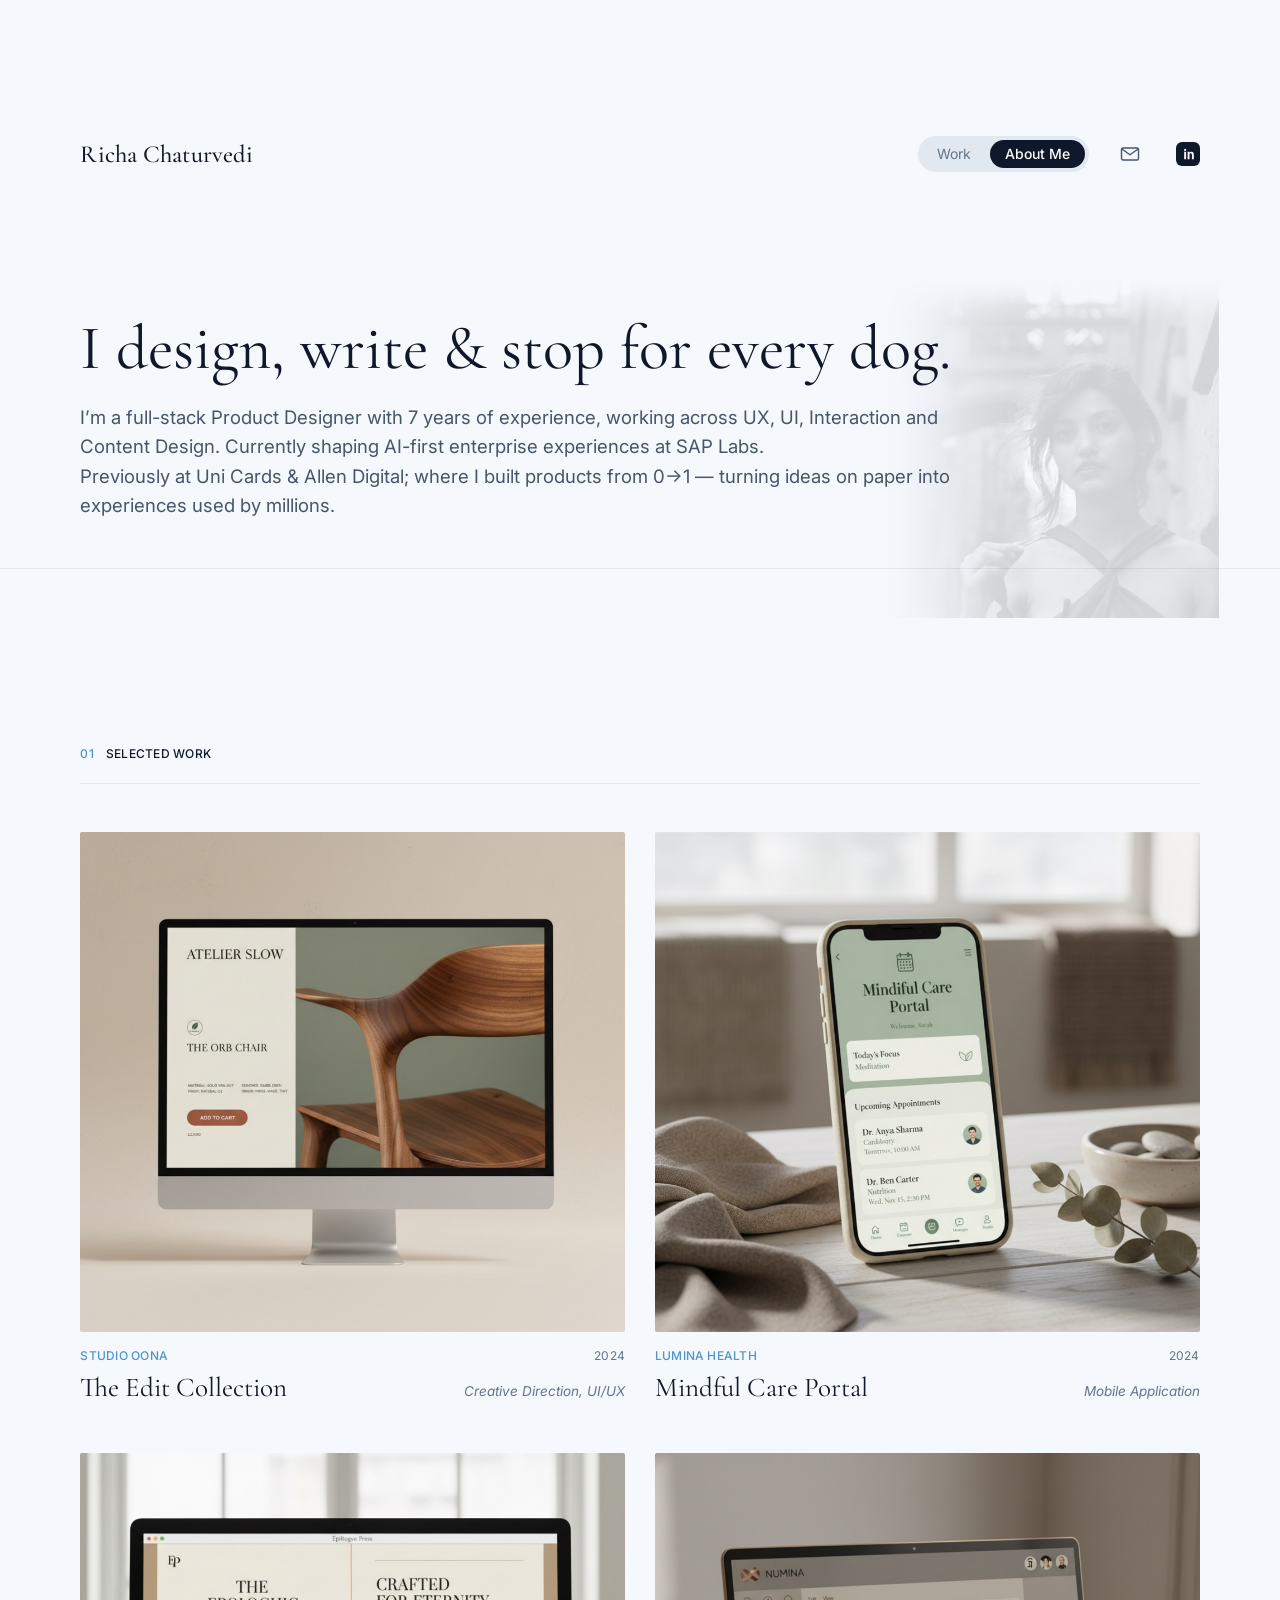
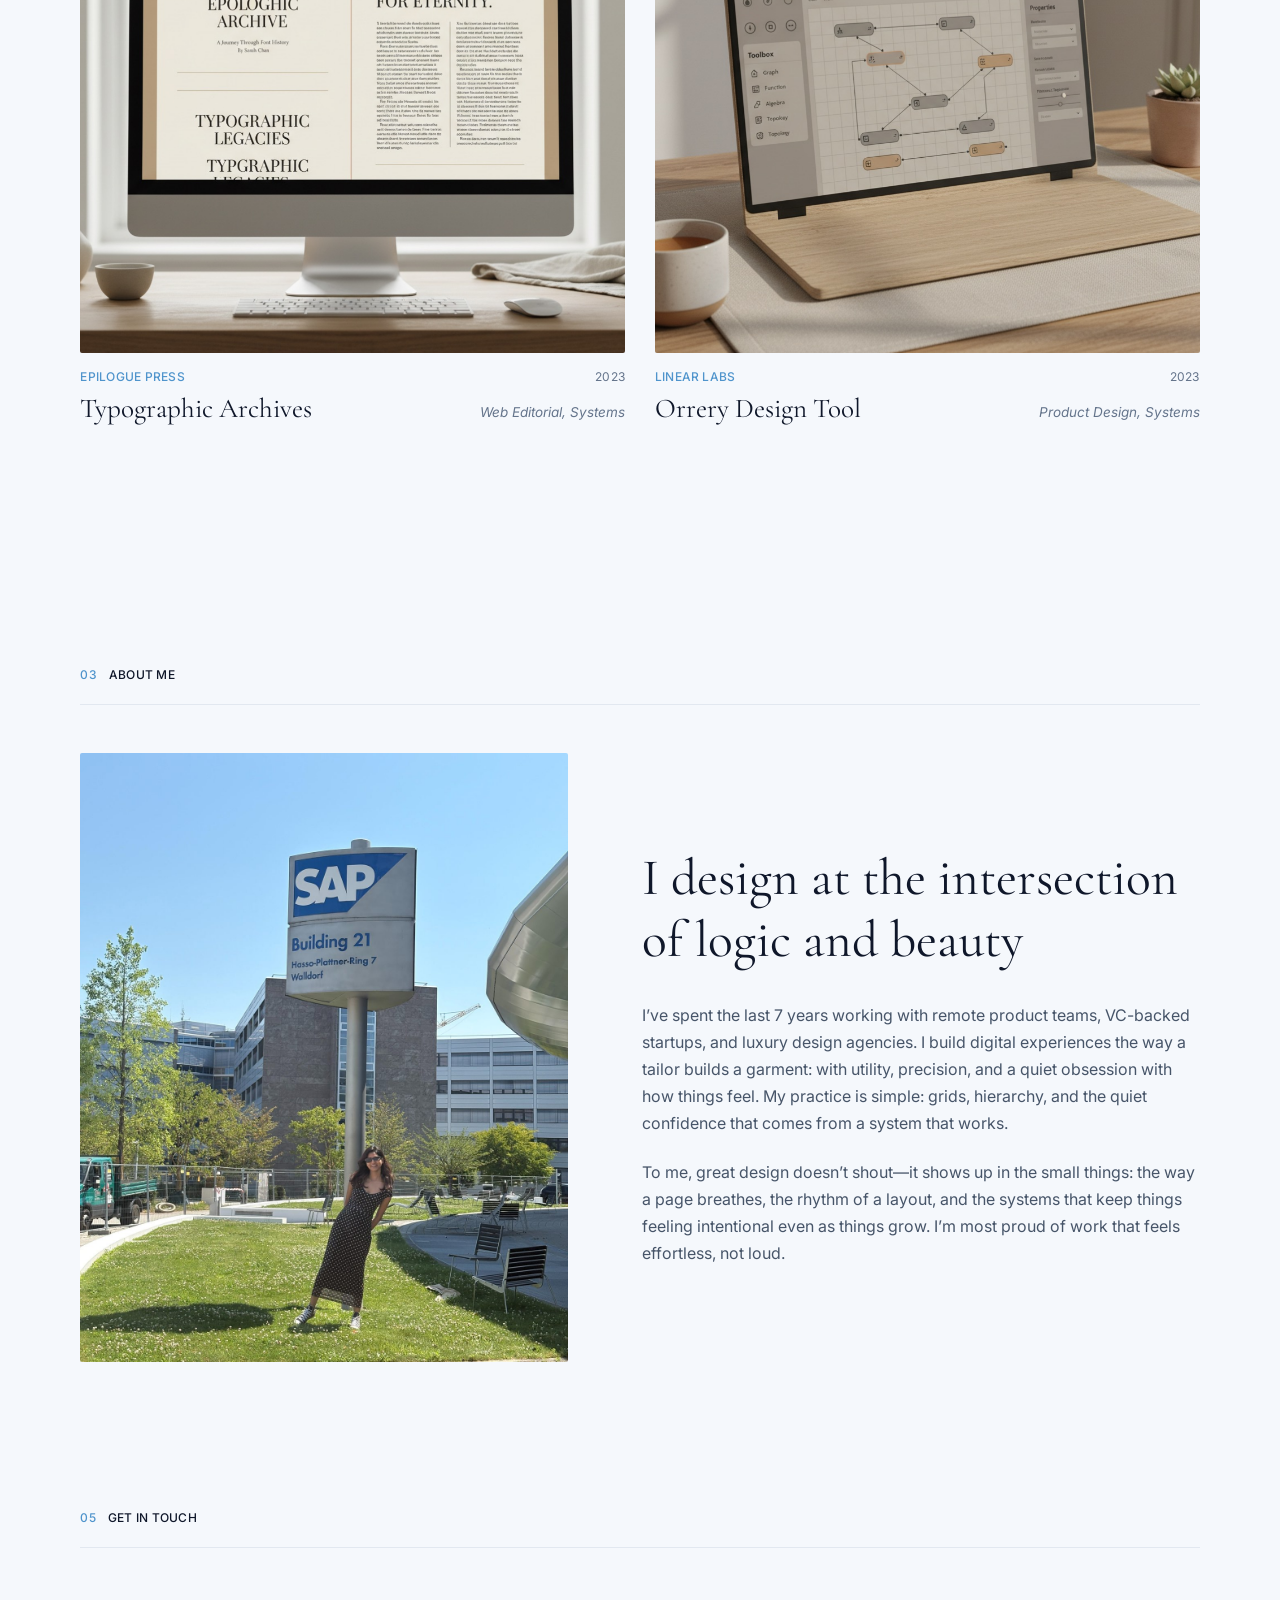
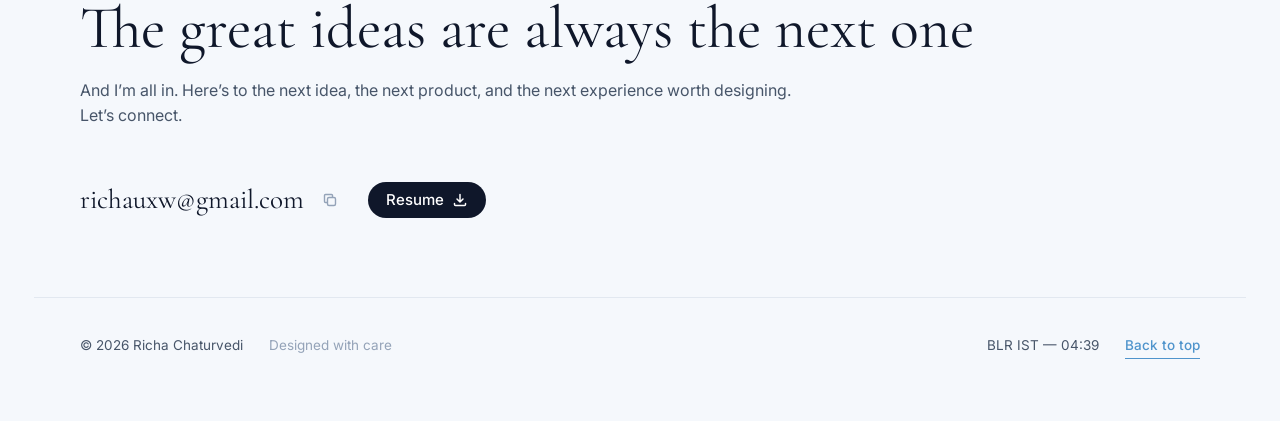
==== commit a3b46735: "Point the resume button at the shared Google Drive resume Same link the previous portfolio uses; ope" ====
--- a/index.html
+++ b/index.html
@@ -368,7 +368,13 @@
             </button>
           </p>
 
-          <a class="button" href="assets/resume.pdf" download>
+          <a
+            class="button"
+            href="https://drive.google.com/file/d/199LRFkWY4J9XqNrGREDN8jXGwIatEJoK/view?usp=drive_link"
+            target="_blank"
+            rel="noopener noreferrer"
+            aria-label="Resume (opens in a new tab)"
+          >
             Resume
             <svg viewBox="0 0 16 16" fill="none" aria-hidden="true">
               <path
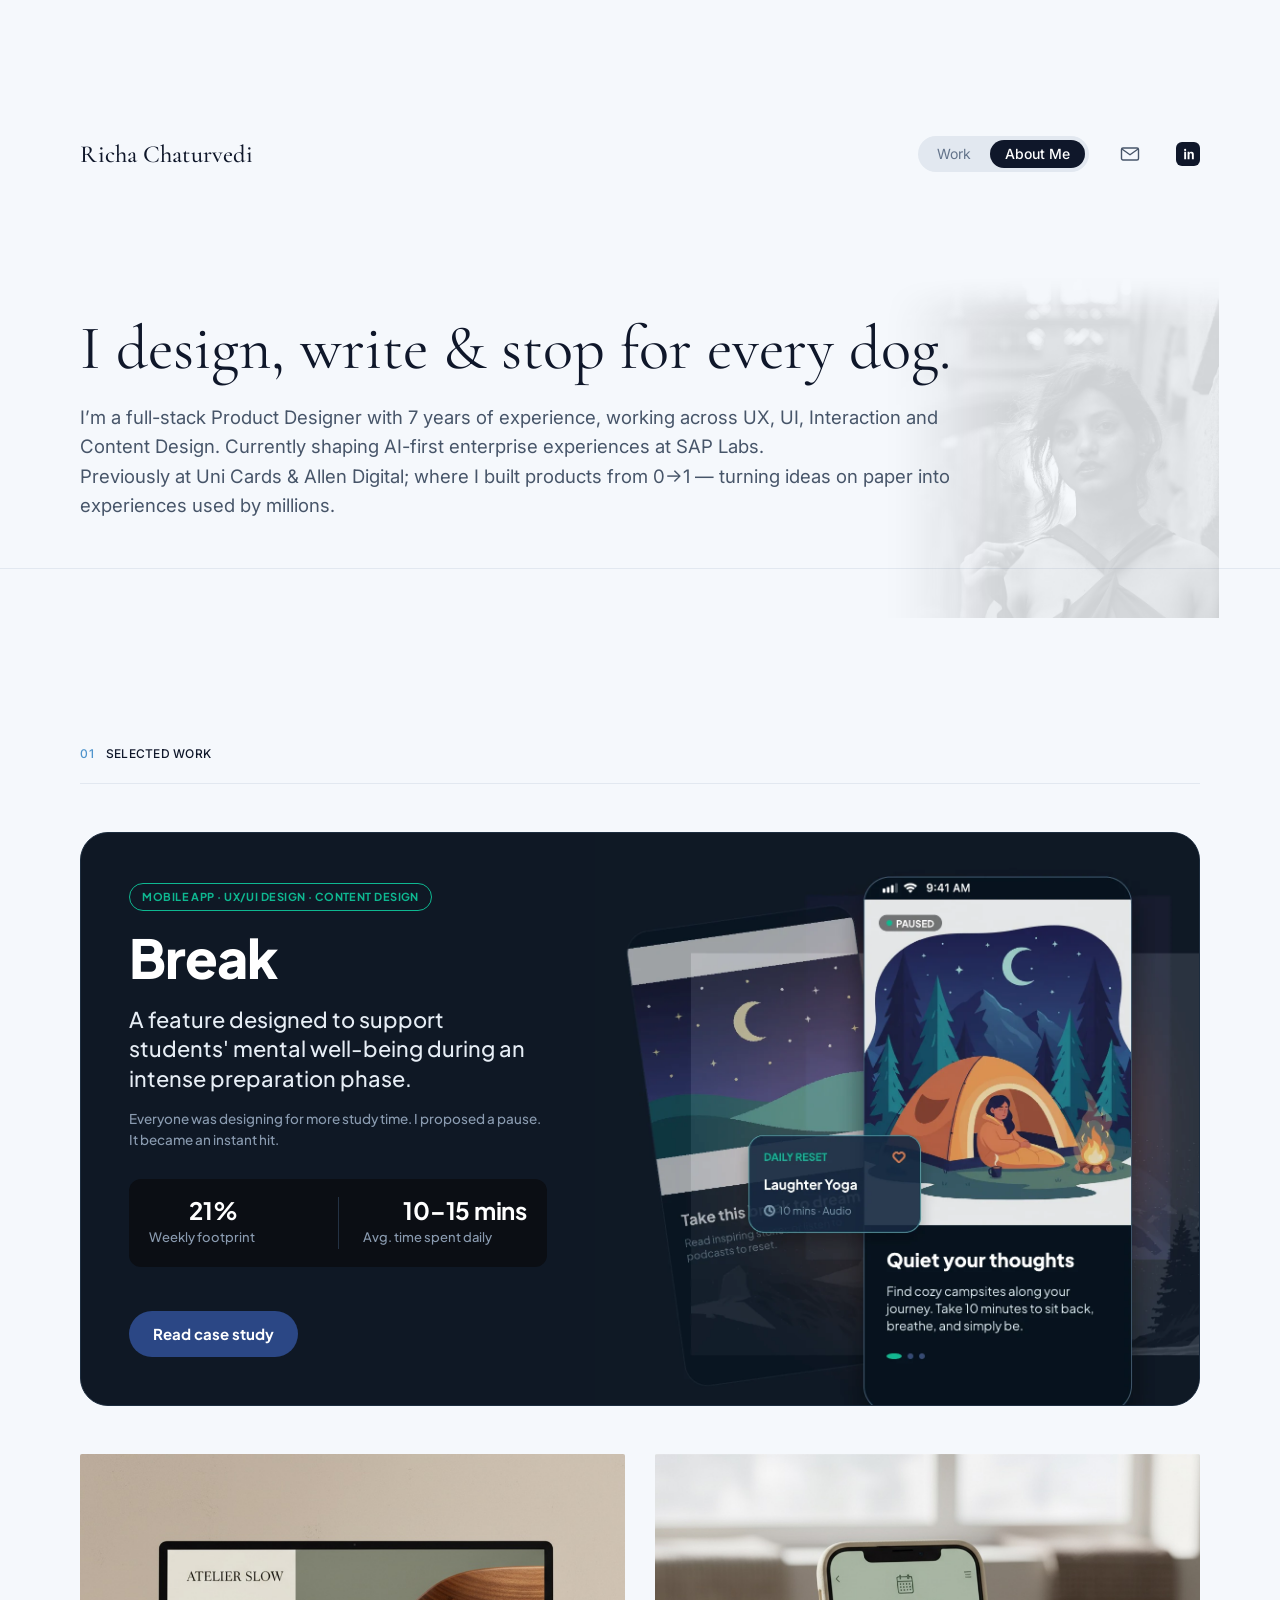
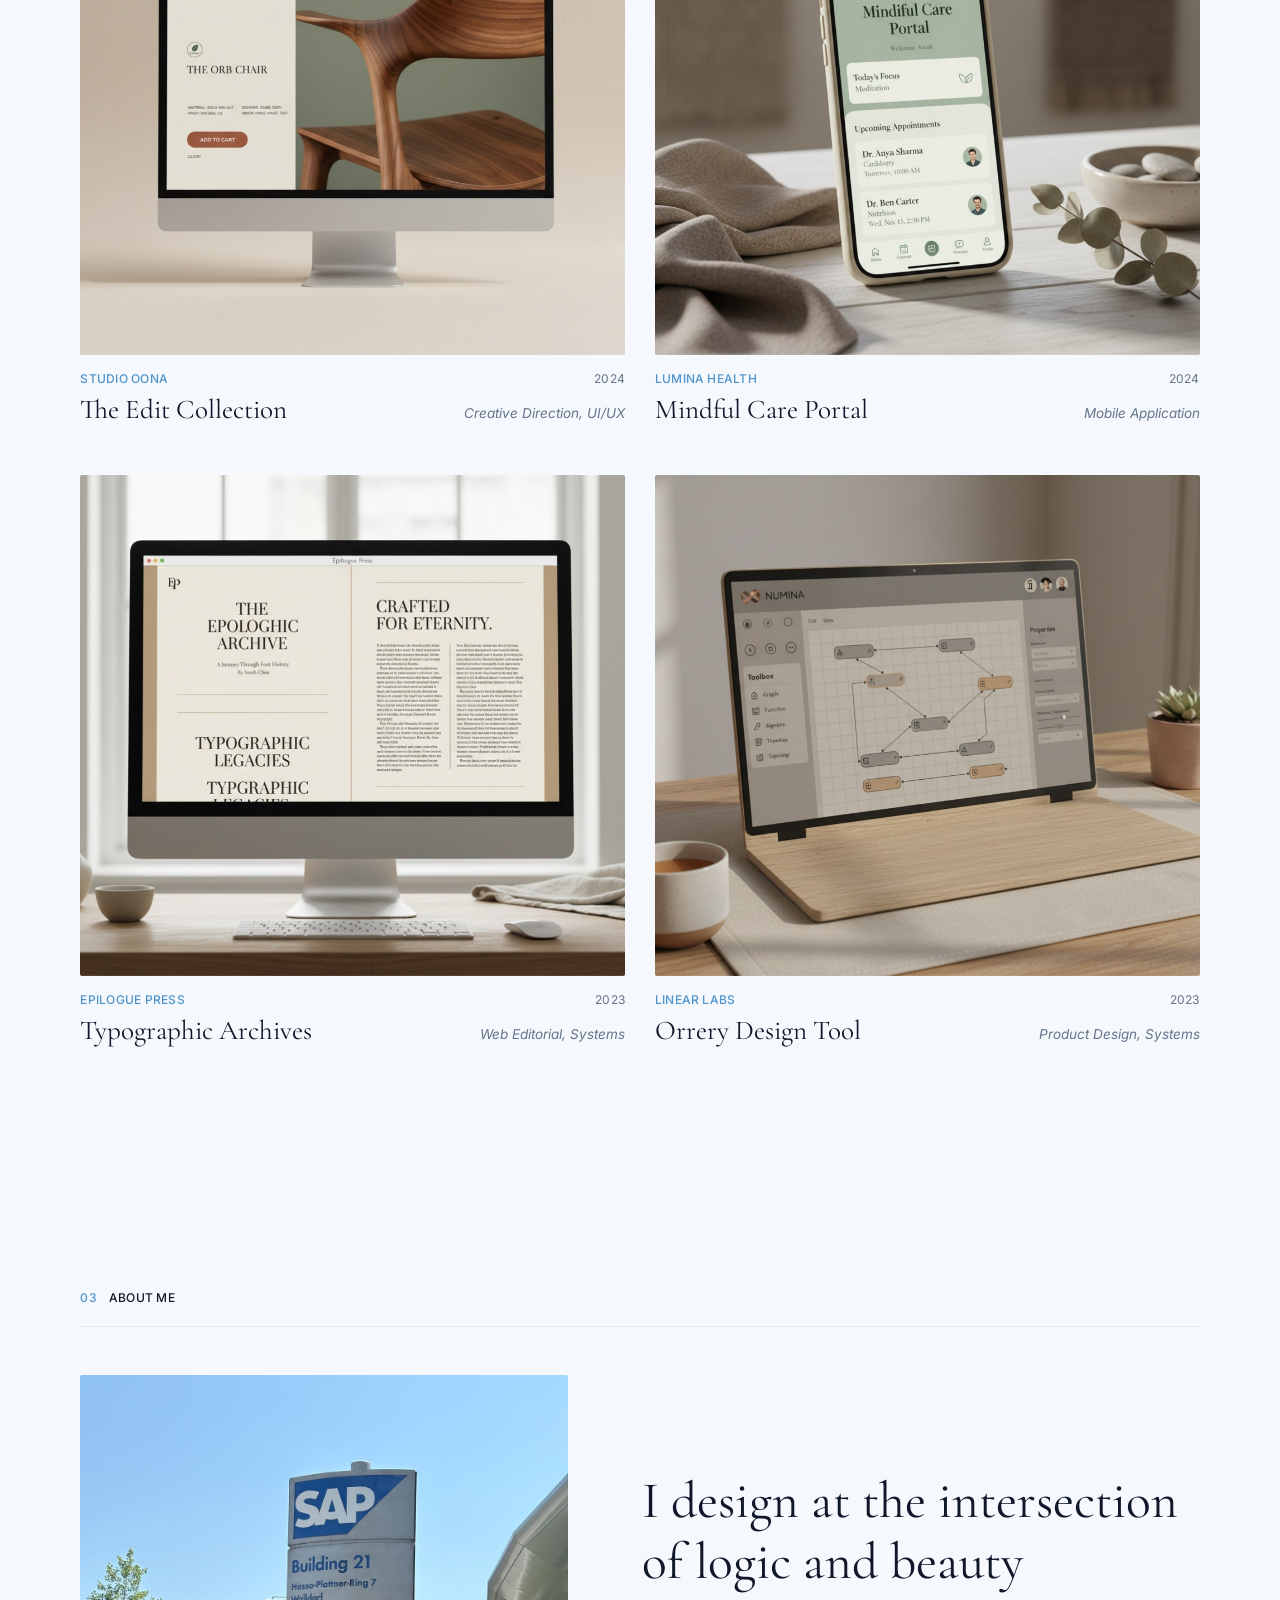
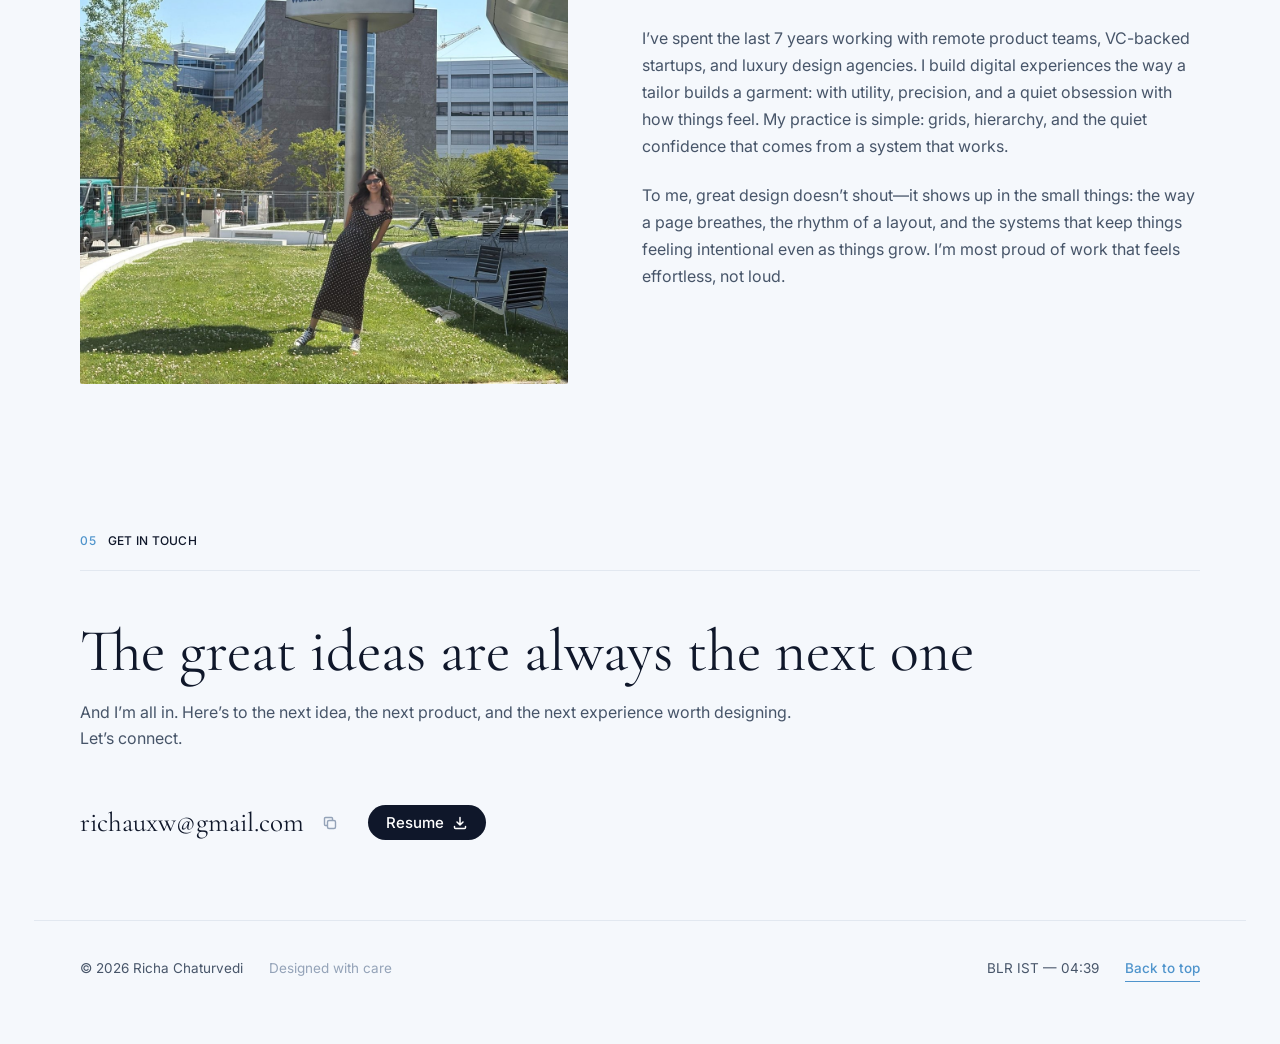
==== commit 5f9d2de3: "Add the Break case study and a featured card on the homepage - work/break/index.html: long-form case" ====
--- a/index.html
+++ b/index.html
@@ -27,7 +27,7 @@
     <link rel="preconnect" href="https://fonts.gstatic.com" crossorigin />
     <link
       rel="stylesheet"
-      href="https://fonts.googleapis.com/css2?family=Cormorant+Garamond:ital,wght@0,300;0,400;0,500;0,600;1,400&family=Inter:ital,wght@0,400;0,500;0,600;1,400&display=swap"
+      href="https://fonts.googleapis.com/css2?family=Cormorant+Garamond:ital,wght@0,300;0,400;0,500;0,600;1,400&family=Inter:ital,wght@0,400;0,500;0,600;1,400&family=Plus+Jakarta+Sans:wght@500;700;800&display=swap"
     />
 
     <link rel="stylesheet" href="css/tokens.css" />
@@ -141,6 +141,43 @@
         </header>
 
         <ul class="work-grid" data-reveal-group>
+          <li class="work-grid__featured" data-reveal>
+            <a class="feature-card" href="work/break/">
+              <div class="feature-card__body">
+                <span class="feature-card__tag">Mobile App · UX/UI Design · Content Design</span>
+                <h3 class="feature-card__title">Break</h3>
+                <p class="feature-card__lede">
+                  A feature designed to support students' mental well-being during an intense
+                  preparation phase.
+                </p>
+                <p class="feature-card__note">
+                  Everyone was designing for more study time. I proposed a pause. It became an
+                  instant hit.
+                </p>
+                <dl class="feature-card__stats">
+                  <div>
+                    <dt>Weekly footprint</dt>
+                    <dd>21%</dd>
+                  </div>
+                  <div>
+                    <dt>Avg. time spent daily</dt>
+                    <dd>10–15 mins</dd>
+                  </div>
+                </dl>
+                <span class="feature-card__cta">Read case study</span>
+              </div>
+              <figure class="feature-card__media">
+                <img
+                  src="assets/work/break/thumbnail-mockup.webp"
+                  alt="Break app screens: a night-time campsite illustration with 'Quiet your thoughts', and a 'Daily reset — Laughter Yoga' card"
+                  width="1260"
+                  height="1222"
+                  loading="lazy"
+                  decoding="async"
+                />
+              </figure>
+            </a>
+          </li>
           <li data-reveal>
             <a class="work-card" href="#" aria-label="The Edit Collection for Studio Oona, 2024">
               <figure class="work-card__media">
--- a/css/styles.css
+++ b/css/styles.css
@@ -347,6 +347,182 @@
 .work-card {
   display: block;
   color: inherit;
+}
+
+/* Featured case study card — spans the grid, dark Break palette */
+.work-grid__featured {
+  grid-column: 1 / -1;
+}
+
+.feature-card {
+  --fc-bg: #0f1825;
+  --fc-border: #1d2d3f;
+  --fc-well: #0b0e14;
+  --fc-mint: #0eb891;
+  --fc-cta: #2b4785;
+  --fc-text: #ffffff;
+  --fc-text-soft: #e6edf5;
+  --fc-text-muted: #8a9bb0;
+  --fc-font: "Plus Jakarta Sans", var(--font-sans);
+  position: relative;
+  display: grid;
+  grid-template-columns: minmax(0, 1fr);
+  overflow: hidden;
+  border-radius: 28px;
+  border: 1px solid var(--fc-border);
+  background: var(--fc-bg);
+  color: var(--fc-text);
+  font-family: var(--fc-font);
+  transition:
+    border-color var(--duration-base) var(--ease-out),
+    transform var(--duration-base) var(--ease-out);
+}
+
+.feature-card:hover,
+.feature-card:focus-visible {
+  border-color: #2a3d52;
+}
+
+@media (min-width: 860px) {
+  .feature-card {
+    grid-template-columns: minmax(0, 46%) minmax(0, 1fr);
+  }
+}
+
+.feature-card__body {
+  padding: clamp(1.75rem, 1rem + 2.5vw, 3.75rem);
+}
+
+.feature-card__tag {
+  display: inline-block;
+  padding: 0.375rem 0.75rem;
+  border: 1px solid var(--fc-mint);
+  border-radius: var(--radius-pill);
+  color: var(--fc-mint);
+  font-size: 0.6875rem;
+  font-weight: 700;
+  letter-spacing: 0.04em;
+  text-transform: uppercase;
+  line-height: 1.3;
+}
+
+.feature-card__title {
+  margin-top: 1.25rem;
+  font-family: var(--fc-font);
+  font-size: clamp(2.5rem, 2rem + 1.7vw, 3.5rem);
+  font-weight: 800;
+  line-height: 1;
+  letter-spacing: -0.02em;
+}
+
+.feature-card__lede {
+  margin-top: 1.25rem;
+  font-size: clamp(1.125rem, 1rem + 0.45vw, 1.375rem);
+  font-weight: 500;
+  line-height: 1.35;
+  color: var(--fc-text-soft);
+  text-wrap: pretty;
+}
+
+.feature-card__note {
+  margin-top: 1rem;
+  font-size: var(--text-small);
+  font-weight: 500;
+  line-height: 1.55;
+  color: var(--fc-text-muted);
+}
+
+.feature-card__stats {
+  display: grid;
+  grid-template-columns: repeat(2, minmax(0, 1fr));
+  margin-top: 1.75rem;
+  padding: 1.125rem 1.25rem;
+  border-radius: 12px;
+  background: var(--fc-well);
+}
+
+.feature-card__stats > div {
+  display: flex;
+  flex-direction: column-reverse;
+  min-width: 0;
+}
+
+.feature-card__stats > div + div {
+  padding-left: 1.5rem;
+  border-left: 1px solid #243244;
+}
+
+.feature-card__stats dd {
+  font-size: clamp(1.25rem, 1.1rem + 0.5vw, 1.625rem);
+  font-weight: 700;
+  line-height: 1.1;
+  letter-spacing: -0.01em;
+}
+
+@media (min-width: 600px) {
+  .feature-card__stats dd {
+    white-space: nowrap;
+  }
+}
+
+.feature-card__stats dt {
+  margin-top: 0.25rem;
+  font-size: 0.8125rem;
+  font-weight: 500;
+  color: var(--fc-text-muted);
+}
+
+.feature-card__cta {
+  display: inline-flex;
+  align-items: center;
+  margin-top: 1.75rem;
+  padding: 0.875rem 1.5rem;
+  border-radius: var(--radius-pill);
+  background: var(--fc-cta);
+  color: #fff;
+  font-size: 0.9375rem;
+  font-weight: 700;
+  line-height: 1.2;
+  transition: background-color var(--duration-fast) var(--ease-out);
+}
+
+.feature-card:hover .feature-card__cta,
+.feature-card:focus-visible .feature-card__cta {
+  background: #365799;
+}
+
+.feature-card__media {
+  position: relative;
+  margin: 0 clamp(1.75rem, 1rem + 2.5vw, 3.75rem) clamp(1.75rem, 1rem + 2.5vw, 3.75rem);
+  border-radius: 16px;
+  overflow: hidden;
+}
+
+.feature-card__media img {
+  width: 100%;
+  height: auto;
+}
+
+@media (min-width: 860px) {
+  .feature-card__media {
+    margin: 0;
+    border-radius: 0;
+  }
+
+  .feature-card__media img {
+    position: absolute;
+    inset: 0;
+    width: 100%;
+    height: 100%;
+    object-fit: cover;
+    object-position: right bottom;
+    transition: transform var(--duration-slow) var(--ease-out);
+  }
+
+  .feature-card:hover .feature-card__media img,
+  .feature-card:focus-visible .feature-card__media img {
+    transform: scale(1.02);
+  }
 }
 
 .work-card__media {
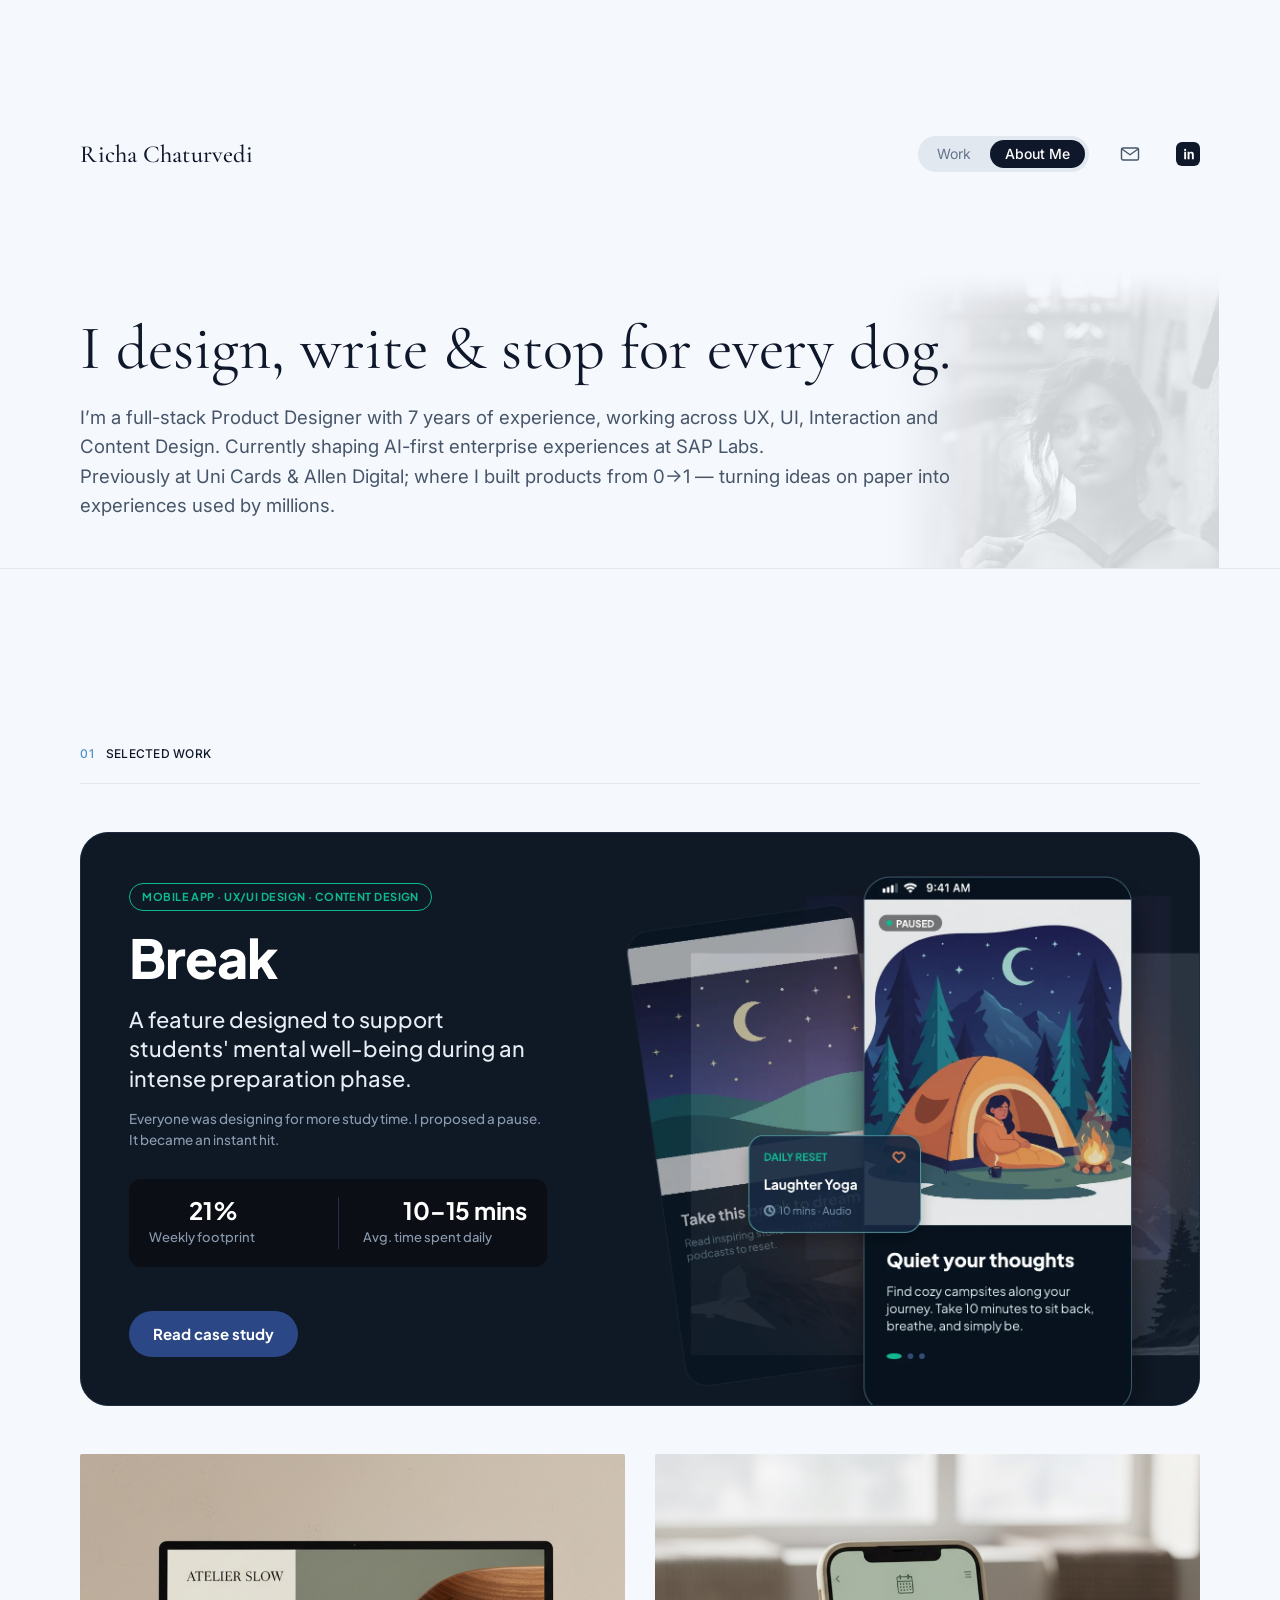
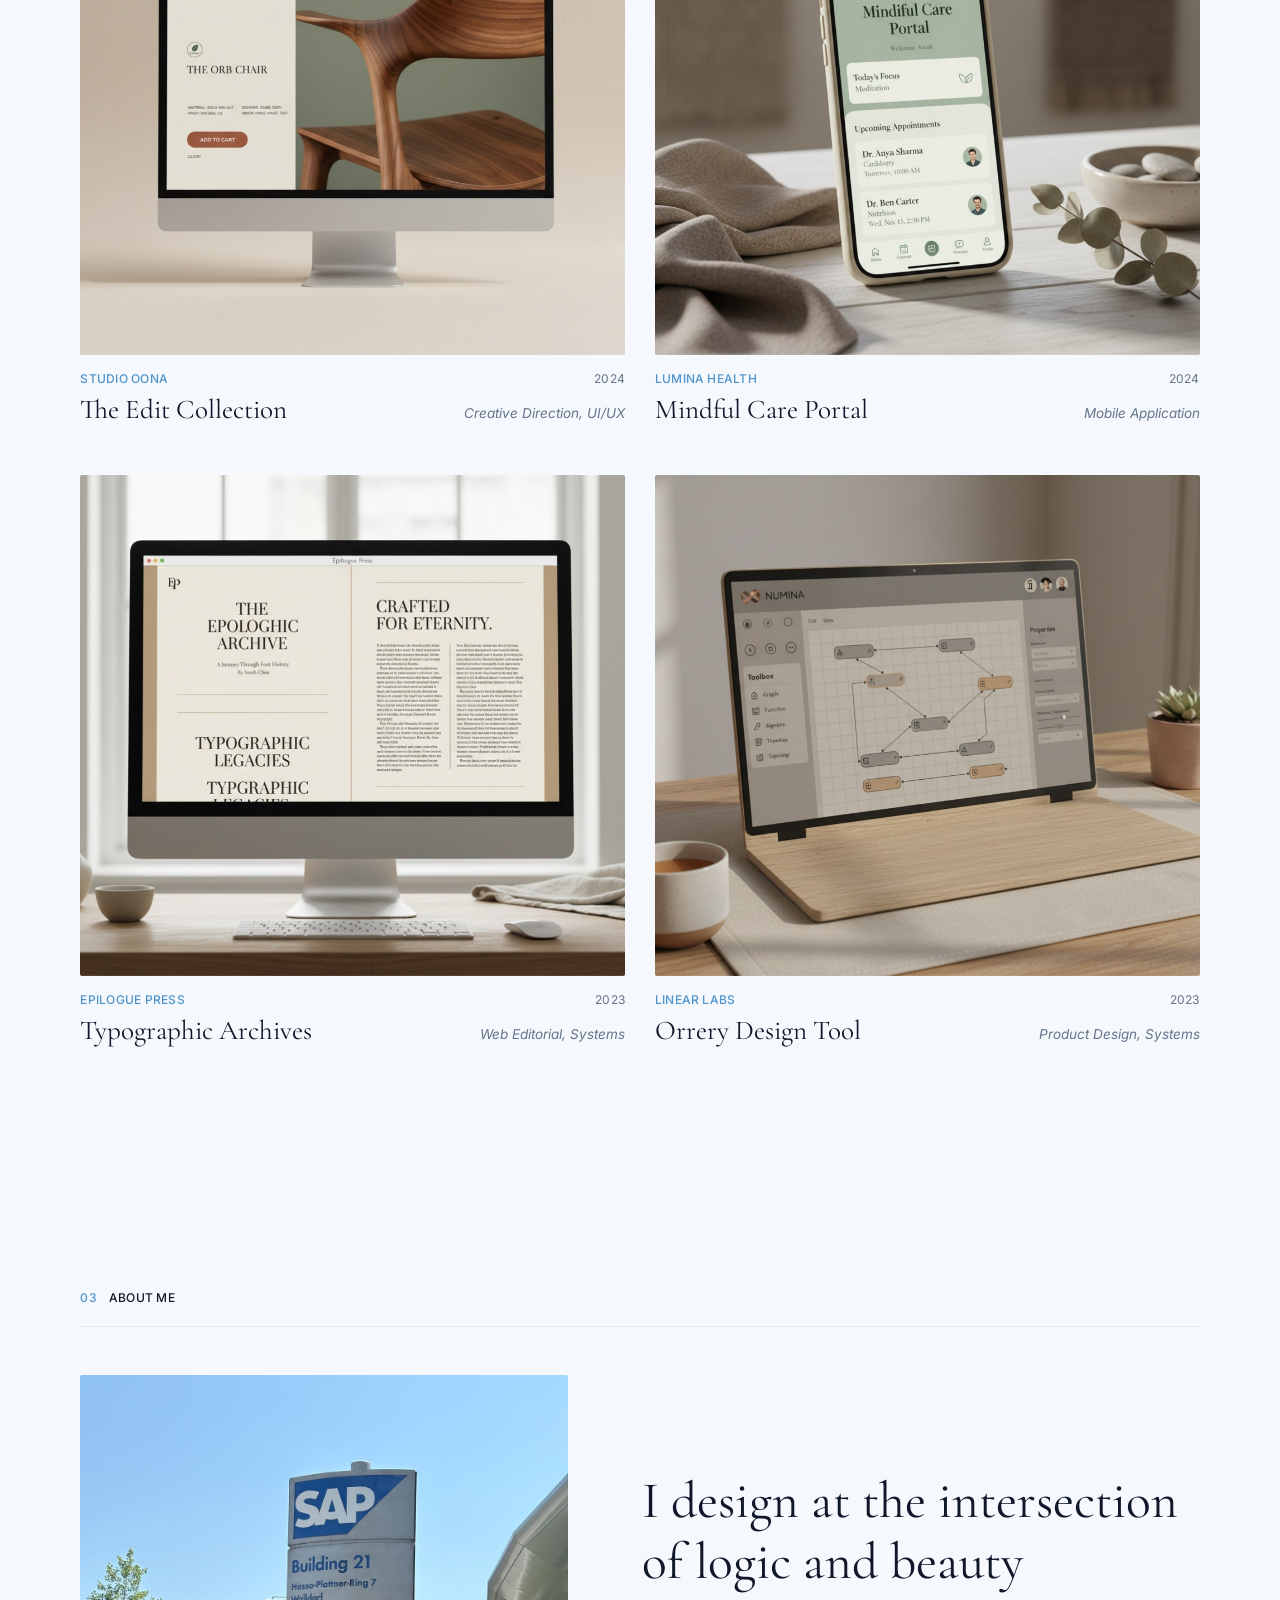
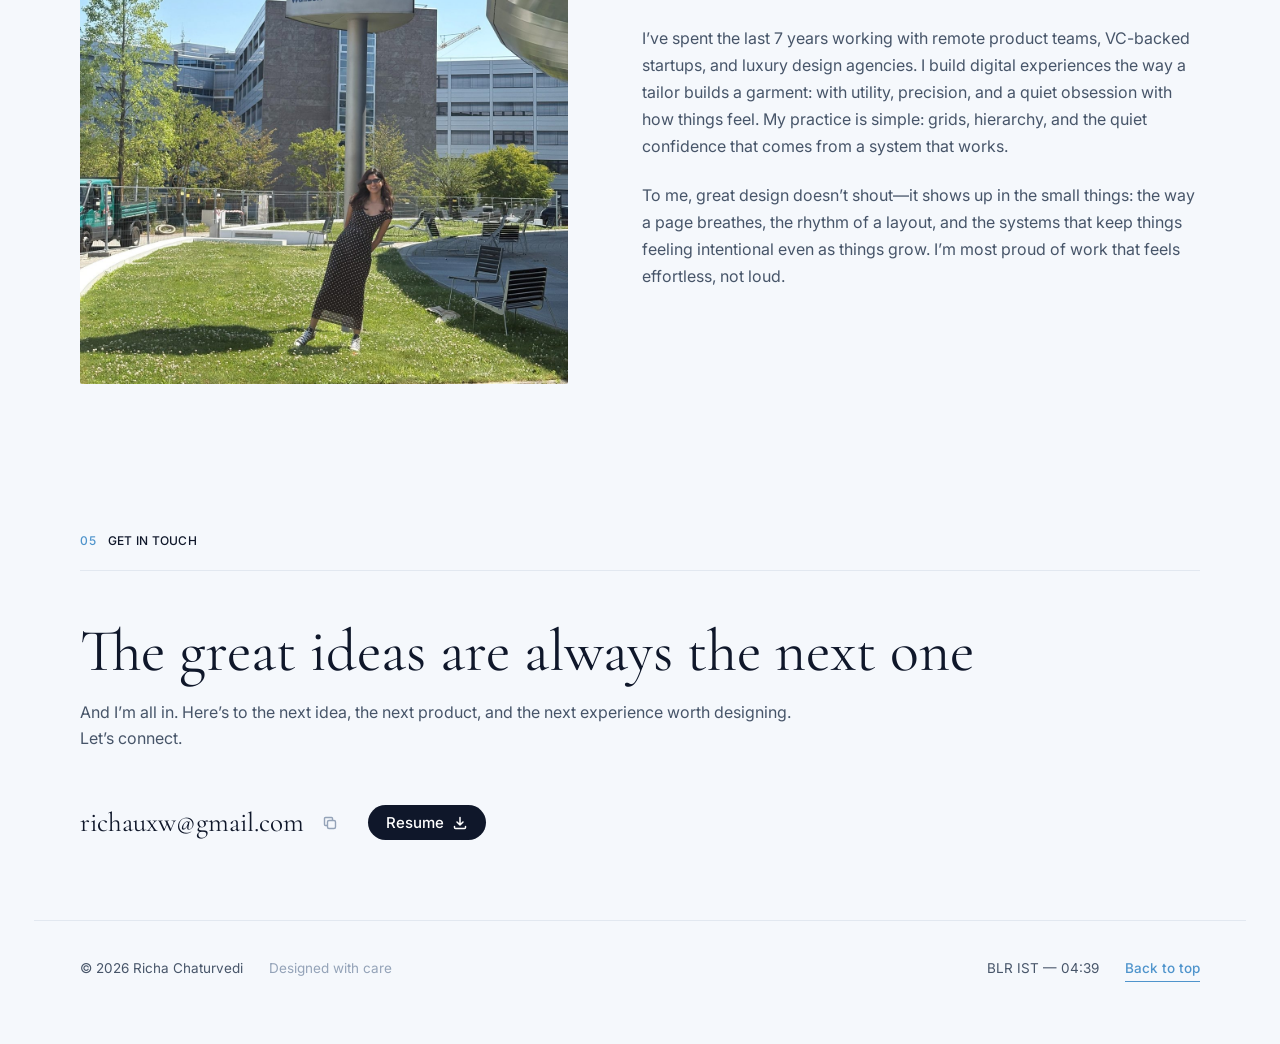
==== commit 9b3e516f: "Equal-height screen rows and hero backdrop ending on the hairline - Case study screen rows use a fix" ====
--- a/index.html
+++ b/index.html
@@ -106,11 +106,11 @@
       <section class="hero" aria-labelledby="hero-title">
         <img
           class="hero__backdrop"
-          src="assets/hero/richa-portrait-bw.webp"
+          src="assets/hero/richa-portrait-bw-v2.webp"
           alt=""
           aria-hidden="true"
           width="1240"
-          height="776"
+          height="676"
           loading="eager"
           fetchpriority="high"
         />
--- a/css/styles.css
+++ b/css/styles.css
@@ -266,12 +266,12 @@
 }
 
 /* Faded portrait sitting behind the headline, bleeding past the grid.
-   The wash and its fade are baked into the asset's alpha channel, so it can
-   run past the hairline (as in the design) without covering it. */
+   The wash and its fade are baked into the asset's alpha channel. The frame
+   ends exactly on the hero hairline so the line never crosses the photo. */
 .hero__backdrop {
   position: absolute;
   z-index: -1;
-  bottom: -3.125rem;
+  bottom: 0;
   right: min(4.8vw, 4.3125rem);
   width: min(43vw, 38.6875rem);
   height: auto;
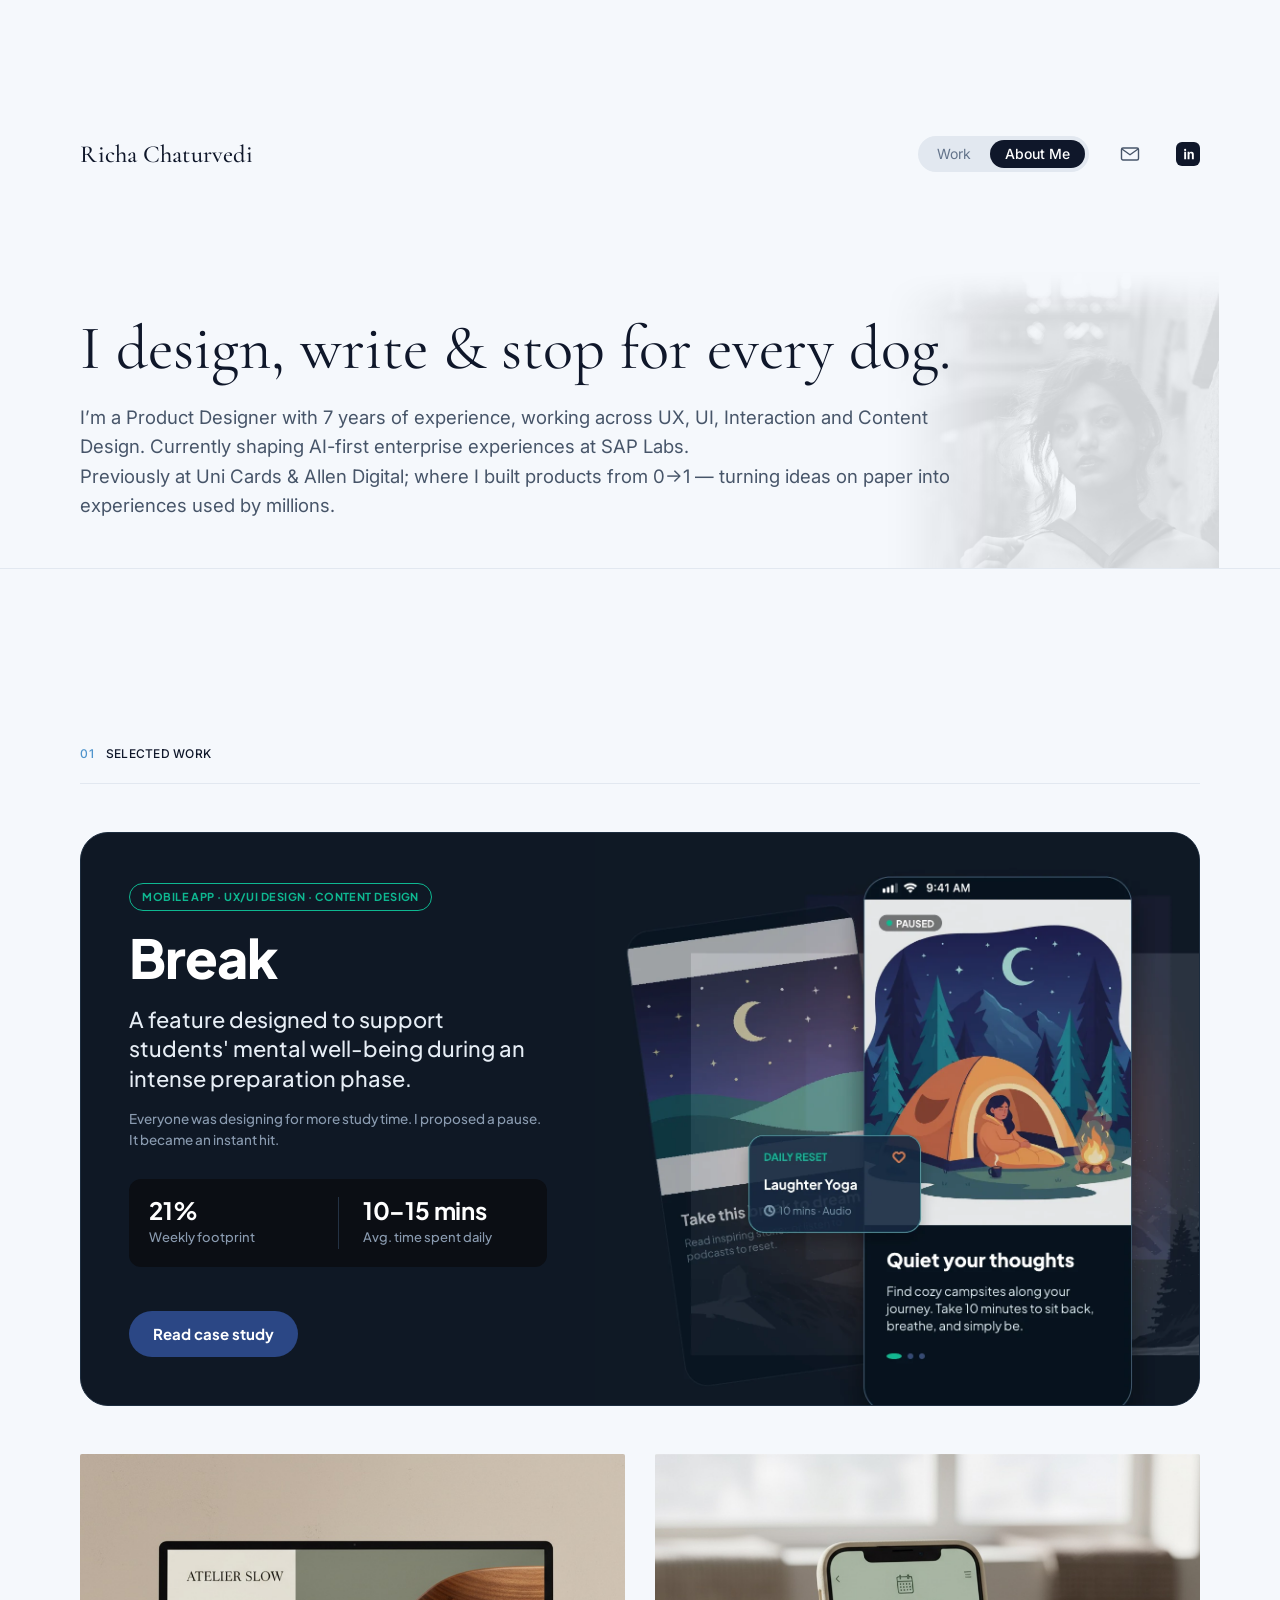
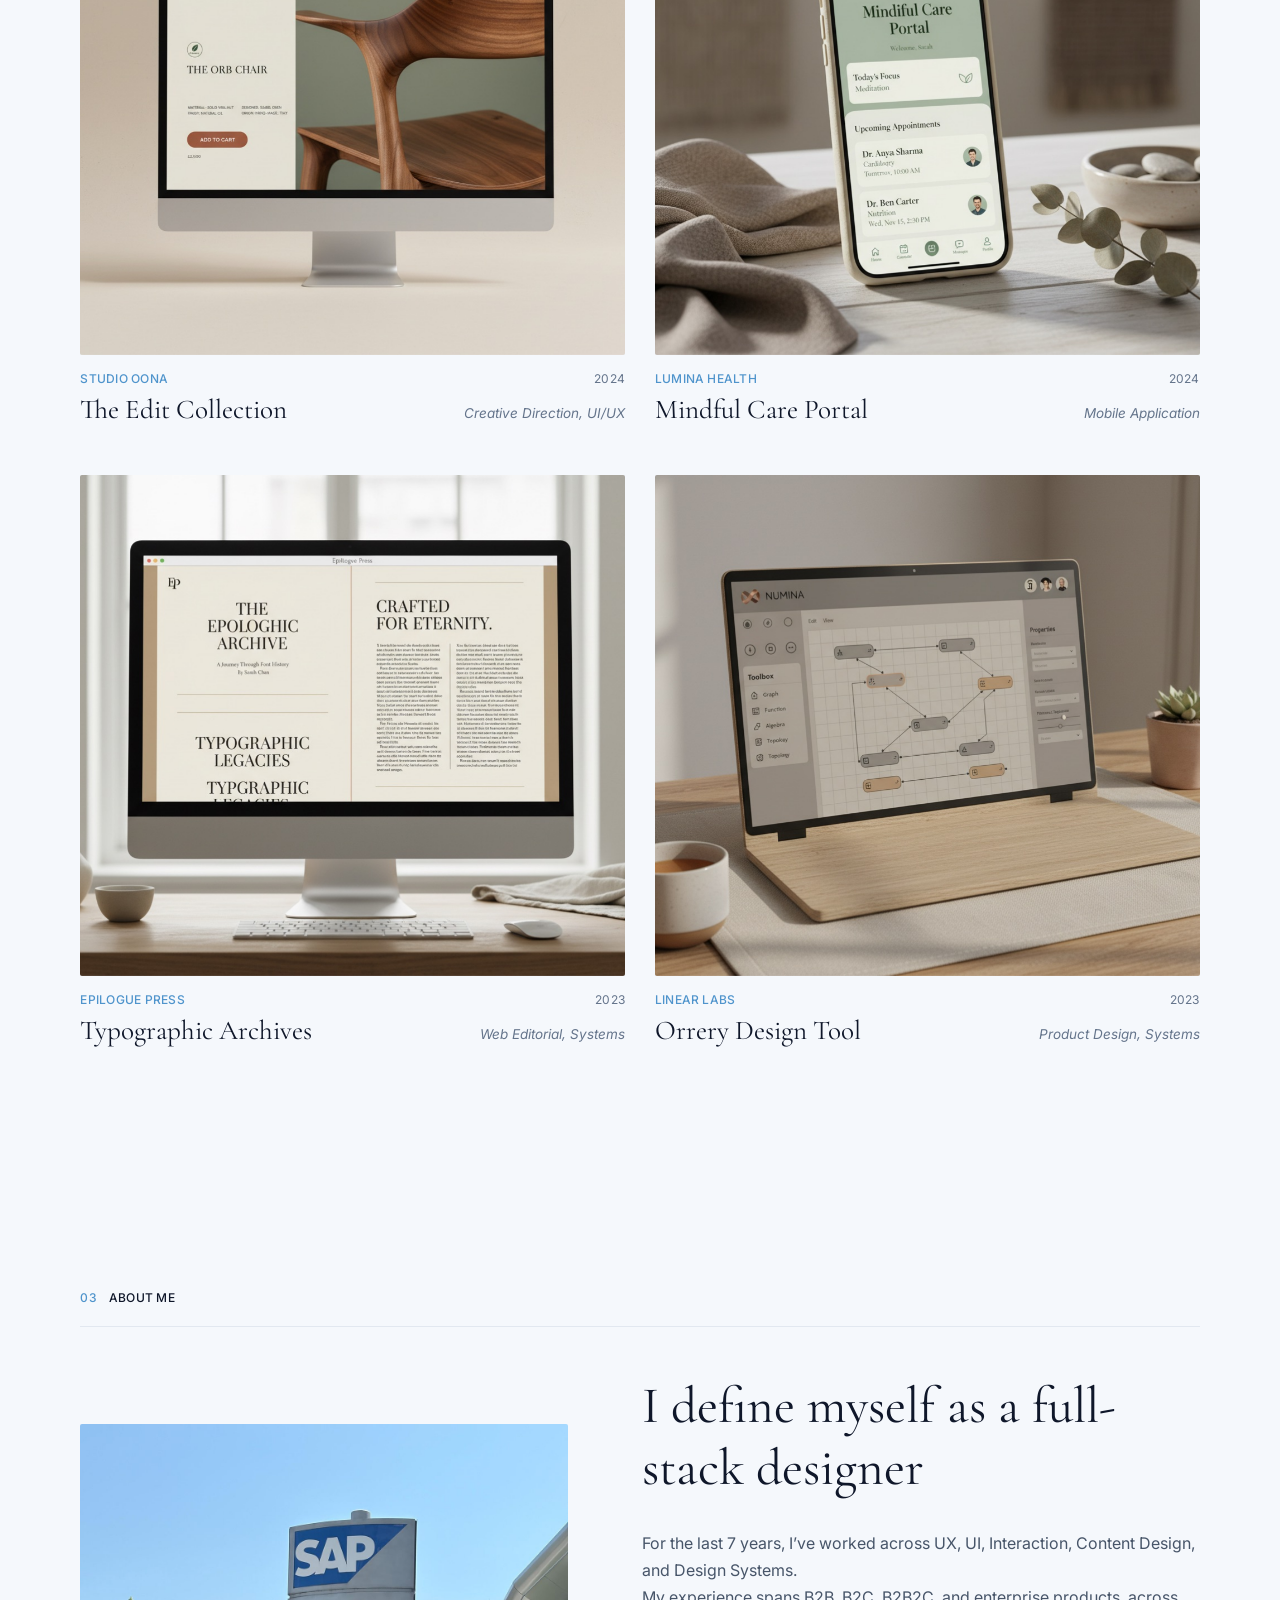
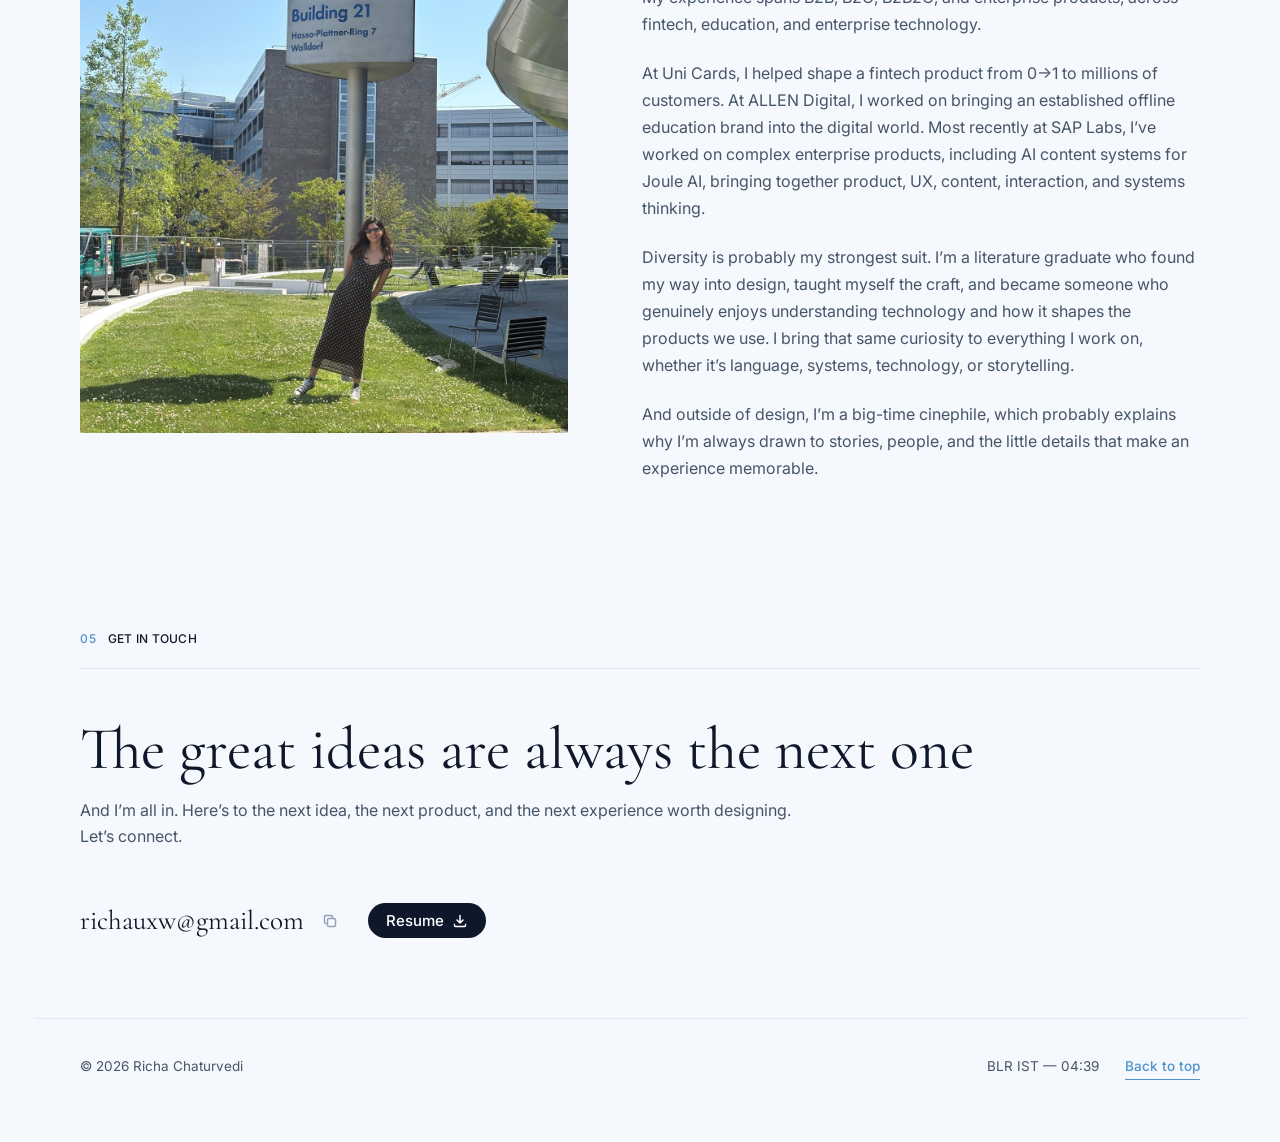
==== commit bbc6da82: "Update hero and About copy, fix stats overflow and LinkedIn link - Match the hero intro and About Me" ====
--- a/index.html
+++ b/index.html
@@ -81,7 +81,7 @@
             <li>
               <a
                 class="icon-link icon-link--filled"
-                href="https://www.linkedin.com/"
+                href="https://www.linkedin.com/in/richa-chaturvedi-ux/"
                 target="_blank"
                 rel="noopener noreferrer"
                 aria-label="LinkedIn (opens in a new tab)"
@@ -121,7 +121,7 @@
           </h1>
 
           <p class="hero__intro" data-reveal style="--reveal-delay: 80ms">
-            I’m a full-stack Product Designer with 7 years of experience, working across UX, UI,
+            I’m a Product Designer with 7 years of experience, working across UX, UI,
             Interaction and Content Design. Currently shaping AI-first enterprise experiences at
             SAP Labs.<br />
             Previously at Uni Cards &amp; Allen Digital; where I built products from 0→1 — turning
@@ -338,21 +338,33 @@
           </figure>
 
           <div class="about__body" data-reveal style="--reveal-delay: 120ms">
-            <h3 class="about__title">I design at the intersection of logic and beauty</h3>
+            <h3 class="about__title">I define myself as a full-stack designer</h3>
 
             <div class="about__copy">
               <p>
-                I’ve spent the last 7 years working with remote product teams, VC-backed startups,
-                and luxury design agencies. I build digital experiences the way a tailor builds a
-                garment: with utility, precision, and a quiet obsession with how things feel. My
-                practice is simple: grids, hierarchy, and the quiet confidence that comes from a
-                system that works.
+                For the last 7 years, I’ve worked across UX, UI, Interaction, Content Design, and
+                Design Systems.<br />
+                My experience spans B2B, B2C, B2B2C, and enterprise products, across fintech,
+                education, and enterprise technology.
               </p>
               <p>
-                To me, great design doesn’t shout—it shows up in the small things: the way a page
-                breathes, the rhythm of a layout, and the systems that keep things feeling
-                intentional even as things grow. I’m most proud of work that feels effortless, not
-                loud.
+                At Uni Cards, I helped shape a fintech product from 0→1 to millions of customers. At
+                ALLEN Digital, I worked on bringing an established offline education brand into the
+                digital world. Most recently at SAP Labs, I’ve worked on complex enterprise
+                products, including AI content systems for Joule AI, bringing together product, UX,
+                content, interaction, and systems thinking.
+              </p>
+              <p>
+                Diversity is probably my strongest suit. I’m a literature graduate who found my way
+                into design, taught myself the craft, and became someone who genuinely enjoys
+                understanding technology and how it shapes the products we use. I bring that same
+                curiosity to everything I work on, whether it’s language, systems, technology, or
+                storytelling.
+              </p>
+              <p>
+                And outside of design, I’m a big-time cinephile, which probably explains why I’m
+                always drawn to stories, people, and the little details that make an experience
+                memorable.
               </p>
             </div>
           </div>
@@ -435,7 +447,6 @@
       <div class="container site-footer__inner">
         <div class="site-footer__left">
           <span>© <span data-year>2025</span> Richa Chaturvedi</span>
-          <span class="site-footer__note">Designed with care</span>
         </div>
         <div class="site-footer__right">
           <span>BLR IST — <time data-clock="Asia/Kolkata">--:--</time></span>
--- a/css/styles.css
+++ b/css/styles.css
@@ -453,14 +453,22 @@
 }
 
 .feature-card__stats dd {
-  font-size: clamp(1.25rem, 1.1rem + 0.5vw, 1.625rem);
+  --stat-size: clamp(1.25rem, 1.1rem + 0.5vw, 1.625rem);
+  margin: 0;
+  font-size: var(--stat-size);
   font-weight: 700;
   line-height: 1.1;
   letter-spacing: -0.01em;
 }
 
 @media (min-width: 600px) {
+  .feature-card__stats {
+    container-type: inline-size;
+  }
+
+  /* Values stay on one line, so cap the size to what fits the narrowest two-column box */
   .feature-card__stats dd {
+    font-size: min(var(--stat-size), 7.25cqi);
     white-space: nowrap;
   }
 }
@@ -775,10 +783,6 @@
   flex-wrap: wrap;
   align-items: center;
   gap: clamp(var(--space-4), 2vw, var(--space-6));
-}
-
-.site-footer__note {
-  color: var(--color-ink-faint);
 }
 
 .site-footer .link-underline {
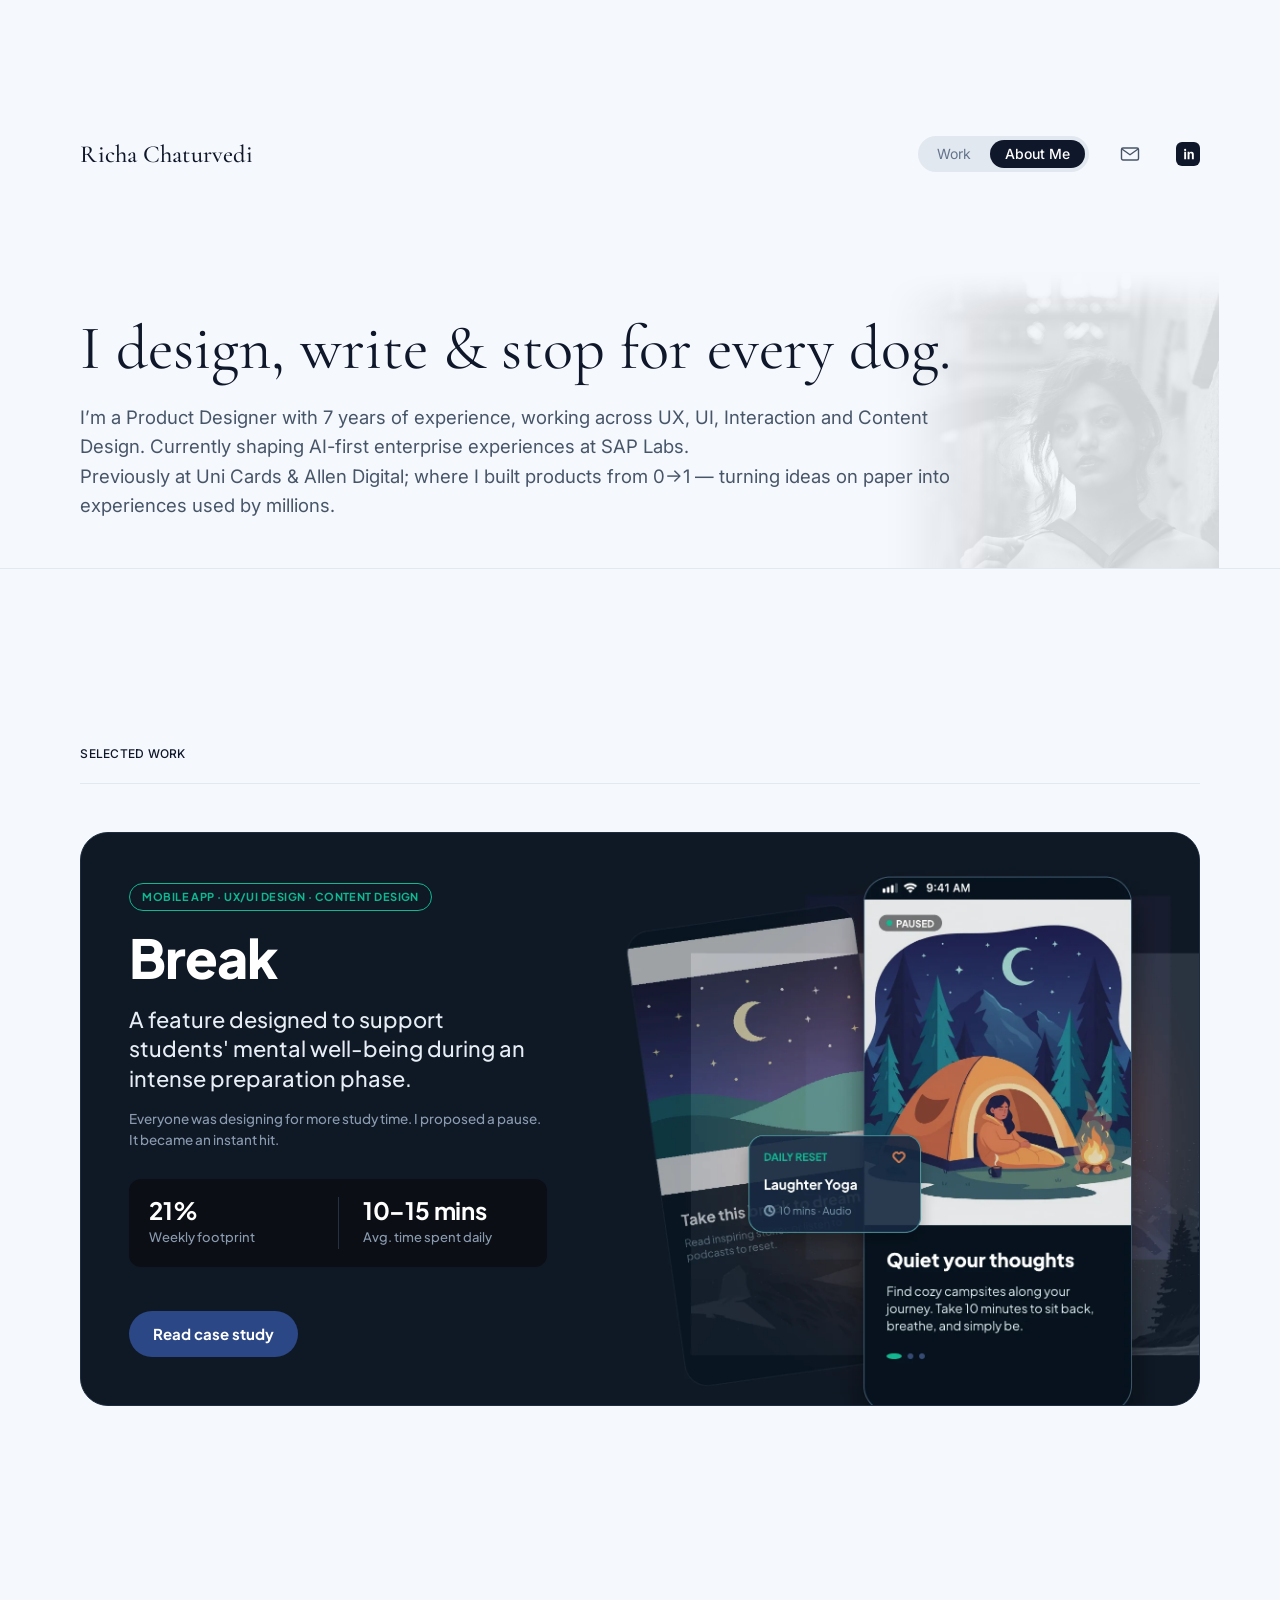
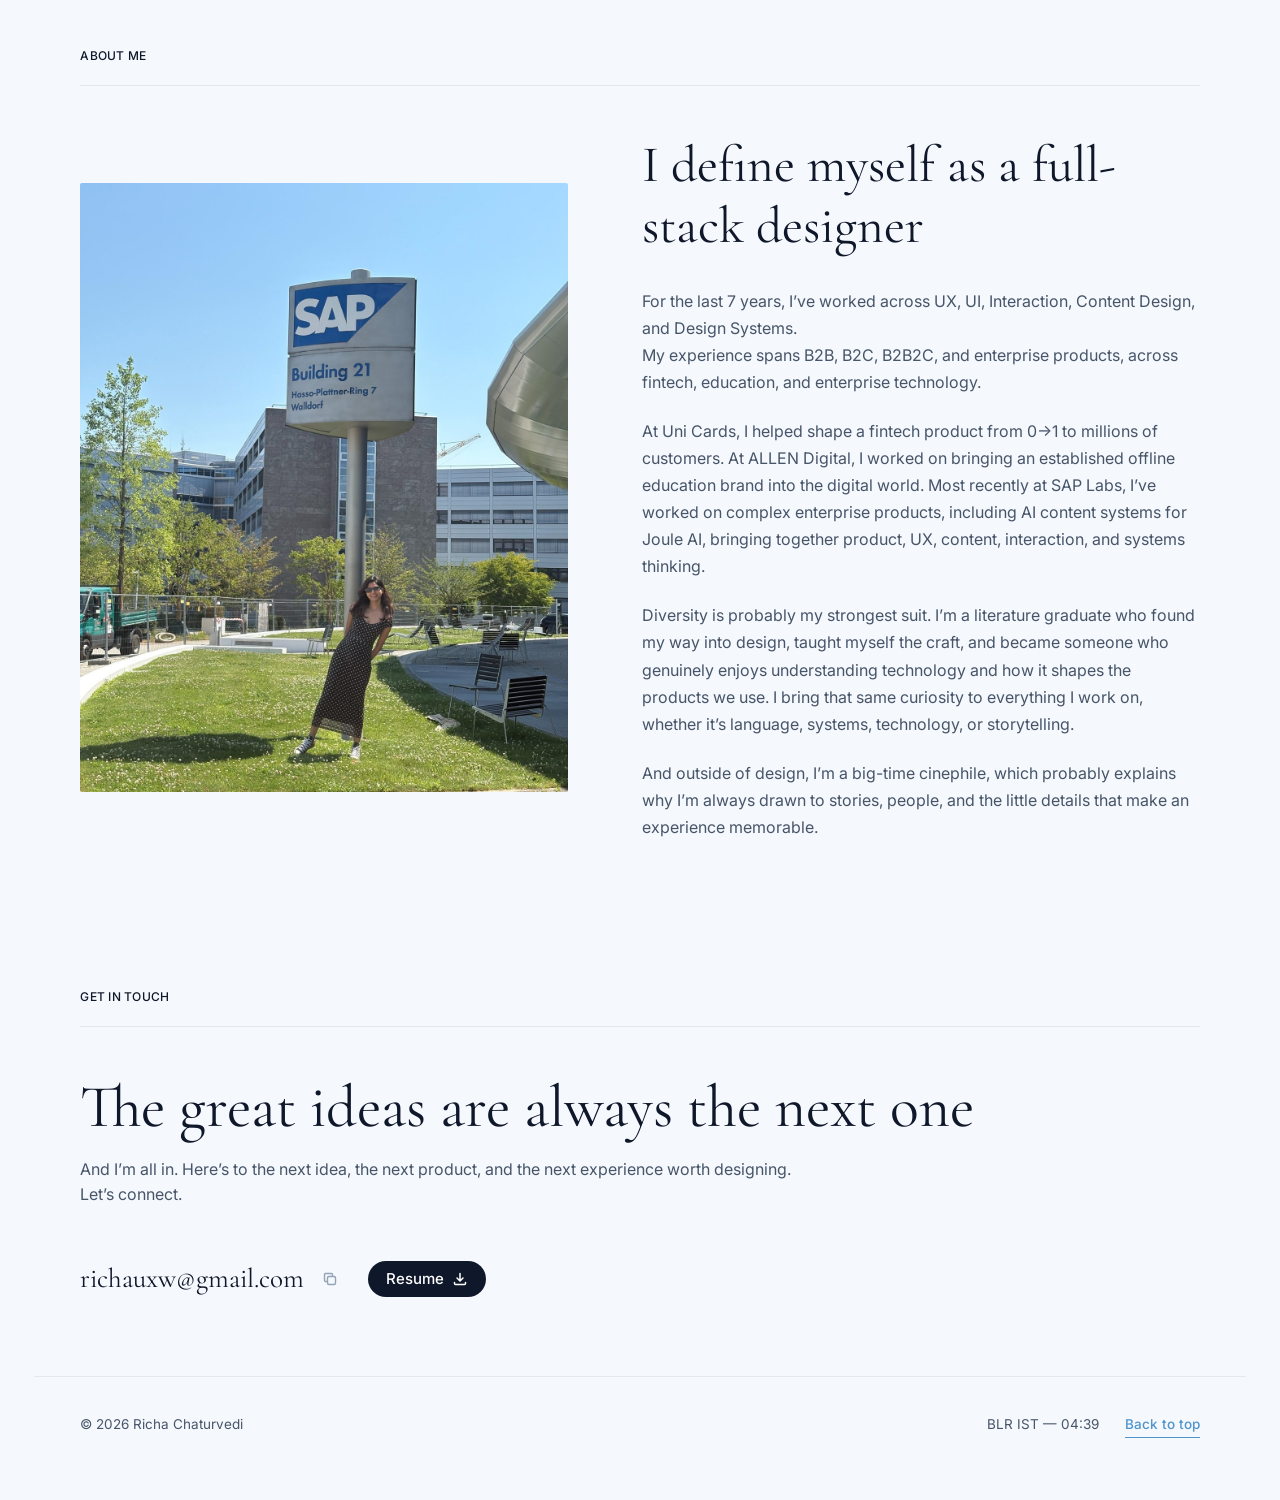
==== commit 4b1d96f4: "Drop section numbers and the placeholder projects" ====
--- a/index.html
+++ b/index.html
@@ -131,12 +131,10 @@
       </section>
 
       <!-- ============================================================
-           01 — SELECTED WORK
-           Each card: image, client (accent), year, title, tags.
+           SELECTED WORK
            ============================================================ -->
       <section class="section container" id="work" aria-labelledby="work-title">
         <header class="section__head">
-          <span class="label section__index" aria-hidden="true">01</span>
           <h2 class="label" id="work-title">Selected Work</h2>
         </header>
 
@@ -178,150 +176,14 @@
               </figure>
             </a>
           </li>
-          <li data-reveal>
-            <a class="work-card" href="#" aria-label="The Edit Collection for Studio Oona, 2024">
-              <figure class="work-card__media">
-                <img
-                  src="assets/work/the-edit-collection.jpg"
-                  alt="Desktop e-commerce page for Atelier Slow showing the Orb Chair"
-                  width="1152"
-                  height="896"
-                  loading="lazy"
-                  decoding="async"
-                />
-              </figure>
-              <div class="work-card__meta">
-                <span class="label label--accent">Studio Oona</span>
-                <span class="work-card__year">2024</span>
-              </div>
-              <div class="work-card__row">
-                <h3 class="work-card__title">
-                  The Edit Collection
-                  <svg viewBox="0 0 16 16" fill="none" aria-hidden="true">
-                    <path
-                      d="M4 12 12 4M6 4h6v6"
-                      stroke="currentColor"
-                      stroke-width="1.5"
-                      stroke-linecap="round"
-                      stroke-linejoin="round"
-                    />
-                  </svg>
-                </h3>
-                <p class="work-card__tags">Creative Direction, UI/UX</p>
-              </div>
-            </a>
-          </li>
-
-          <li data-reveal>
-            <a class="work-card" href="#" aria-label="Mindful Care Portal for Lumina Health, 2024">
-              <figure class="work-card__media">
-                <img
-                  src="assets/work/mindful-care-portal.jpg"
-                  alt="Mobile healthcare app showing today's focus and upcoming appointments"
-                  width="1152"
-                  height="896"
-                  loading="lazy"
-                  decoding="async"
-                />
-              </figure>
-              <div class="work-card__meta">
-                <span class="label label--accent">Lumina Health</span>
-                <span class="work-card__year">2024</span>
-              </div>
-              <div class="work-card__row">
-                <h3 class="work-card__title">
-                  Mindful Care Portal
-                  <svg viewBox="0 0 16 16" fill="none" aria-hidden="true">
-                    <path
-                      d="M4 12 12 4M6 4h6v6"
-                      stroke="currentColor"
-                      stroke-width="1.5"
-                      stroke-linecap="round"
-                      stroke-linejoin="round"
-                    />
-                  </svg>
-                </h3>
-                <p class="work-card__tags">Mobile Application</p>
-              </div>
-            </a>
-          </li>
-
-          <li data-reveal>
-            <a class="work-card" href="#" aria-label="Typographic Archives for Epilogue Press, 2023">
-              <figure class="work-card__media">
-                <img
-                  src="assets/work/typographic-archives.jpg"
-                  alt="Editorial website spread with large serif headlines on a desktop monitor"
-                  width="1152"
-                  height="896"
-                  loading="lazy"
-                  decoding="async"
-                />
-              </figure>
-              <div class="work-card__meta">
-                <span class="label label--accent">Epilogue Press</span>
-                <span class="work-card__year">2023</span>
-              </div>
-              <div class="work-card__row">
-                <h3 class="work-card__title">
-                  Typographic Archives
-                  <svg viewBox="0 0 16 16" fill="none" aria-hidden="true">
-                    <path
-                      d="M4 12 12 4M6 4h6v6"
-                      stroke="currentColor"
-                      stroke-width="1.5"
-                      stroke-linecap="round"
-                      stroke-linejoin="round"
-                    />
-                  </svg>
-                </h3>
-                <p class="work-card__tags">Web Editorial, Systems</p>
-              </div>
-            </a>
-          </li>
-
-          <li data-reveal>
-            <a class="work-card" href="#" aria-label="Orrery Design Tool for Linear Labs, 2023">
-              <figure class="work-card__media">
-                <img
-                  src="assets/work/orrery-design-tool.jpg"
-                  alt="Node-based design tool interface on a laptop, with a flow diagram on a grid"
-                  width="1152"
-                  height="896"
-                  loading="lazy"
-                  decoding="async"
-                />
-              </figure>
-              <div class="work-card__meta">
-                <span class="label label--accent">Linear Labs</span>
-                <span class="work-card__year">2023</span>
-              </div>
-              <div class="work-card__row">
-                <h3 class="work-card__title">
-                  Orrery Design Tool
-                  <svg viewBox="0 0 16 16" fill="none" aria-hidden="true">
-                    <path
-                      d="M4 12 12 4M6 4h6v6"
-                      stroke="currentColor"
-                      stroke-width="1.5"
-                      stroke-linecap="round"
-                      stroke-linejoin="round"
-                    />
-                  </svg>
-                </h3>
-                <p class="work-card__tags">Product Design, Systems</p>
-              </div>
-            </a>
-          </li>
         </ul>
       </section>
 
       <!-- ============================================================
-           03 — ABOUT ME
+           ABOUT ME
            ============================================================ -->
       <section class="section container" id="about" aria-labelledby="about-title">
         <header class="section__head">
-          <span class="label section__index" aria-hidden="true">03</span>
           <h2 class="label" id="about-title">About Me</h2>
         </header>
 
@@ -372,11 +234,10 @@
       </section>
 
       <!-- ============================================================
-           05 — GET IN TOUCH
+           GET IN TOUCH
            ============================================================ -->
       <section class="section container" id="contact" aria-labelledby="contact-title">
         <header class="section__head">
-          <span class="label section__index" aria-hidden="true">05</span>
           <h2 class="label" id="contact-title">Get in touch</h2>
         </header>
 
--- a/css/tokens.css
+++ b/css/tokens.css
@@ -27,7 +27,6 @@
   --text-display: clamp(2.375rem, 1.66rem + 2.8vw, 4.1875rem);     /* hero — 67px */
   --text-h2-lead: clamp(2.25rem, 1.6rem + 2.67vw, 4rem);           /* contact — 64px */
   --text-h2: clamp(2rem, 1.44rem + 2.22vw, 3.5rem);                /* about — 56px */
-  --text-card-title: clamp(1.375rem, 1.24rem + 0.57vw, 1.75rem);   /* work card — 28px */
   --text-email: clamp(1.375rem, 1.24rem + 0.57vw, 1.75rem);        /* email — 28px */
   --text-body-lg: clamp(1rem, 0.93rem + 0.29vw, 1.21875rem);       /* hero intro — 19.5px */
   --text-body: 1rem;
--- a/css/styles.css
+++ b/css/styles.css
@@ -302,16 +302,19 @@
 }
 
 /* ---------- Sections ---------- */
+/* Nav jumps land just above the heading instead of at the top of the spacing */
 .section {
-  padding-top: var(--section-gap);
+  --section-pad: var(--section-gap);
+  padding-top: var(--section-pad);
+  scroll-margin-top: calc(var(--space-7) - var(--section-pad));
 }
 
 #about {
-  padding-top: var(--section-gap-wide);
+  --section-pad: var(--section-gap-wide);
 }
 
 #contact {
-  padding-top: var(--section-gap-tight);
+  --section-pad: var(--section-gap-tight);
 }
 
 .section__head {
@@ -327,10 +330,6 @@
   color: var(--color-ink);
 }
 
-.section__head .section__index {
-  color: var(--color-accent);
-}
-
 /* ---------- Work grid ---------- */
 .work-grid {
   display: grid;
@@ -342,11 +341,6 @@
   .work-grid {
     grid-template-columns: repeat(2, minmax(0, 1fr));
   }
-}
-
-.work-card {
-  display: block;
-  color: inherit;
 }
 
 /* Featured case study card — spans the grid, dark Break palette */
@@ -533,81 +527,6 @@
   }
 }
 
-.work-card__media {
-  aspect-ratio: 544 / 500;
-  overflow: hidden;
-  border-radius: var(--radius-sm);
-  background: var(--color-image-frame);
-}
-
-.work-card__media img {
-  width: 100%;
-  height: 100%;
-  object-fit: cover;
-  transition: transform var(--duration-slow) var(--ease-out);
-  will-change: transform;
-}
-
-.work-card:hover .work-card__media img,
-.work-card:focus-visible .work-card__media img {
-  transform: scale(1.03);
-}
-
-.work-card__meta,
-.work-card__row {
-  display: flex;
-  align-items: baseline;
-  justify-content: space-between;
-  gap: var(--space-4);
-}
-
-.work-card__meta {
-  margin-top: 0.875rem;
-}
-
-.work-card__year {
-  color: var(--color-ink-muted);
-  font-size: var(--text-label);
-  letter-spacing: 0.02em;
-}
-
-.work-card__row {
-  margin-top: 0.3125rem;
-}
-
-.work-card__title {
-  font-family: var(--font-serif);
-  font-size: var(--text-card-title);
-  font-weight: 400;
-  line-height: var(--leading-snug);
-  display: inline-flex;
-  align-items: center;
-  gap: var(--space-2);
-}
-
-.work-card__title svg {
-  width: 14px;
-  height: 14px;
-  opacity: 0;
-  transform: translate(-4px, 4px);
-  transition:
-    opacity var(--duration-base) var(--ease-out),
-    transform var(--duration-base) var(--ease-out);
-}
-
-.work-card:hover .work-card__title svg,
-.work-card:focus-visible .work-card__title svg {
-  opacity: 1;
-  transform: translate(0, 0);
-}
-
-.work-card__tags {
-  font-size: var(--text-small);
-  font-style: italic;
-  color: var(--color-ink-muted);
-  text-align: right;
-}
-
 /* ---------- About ---------- */
 .about {
   display: grid;
